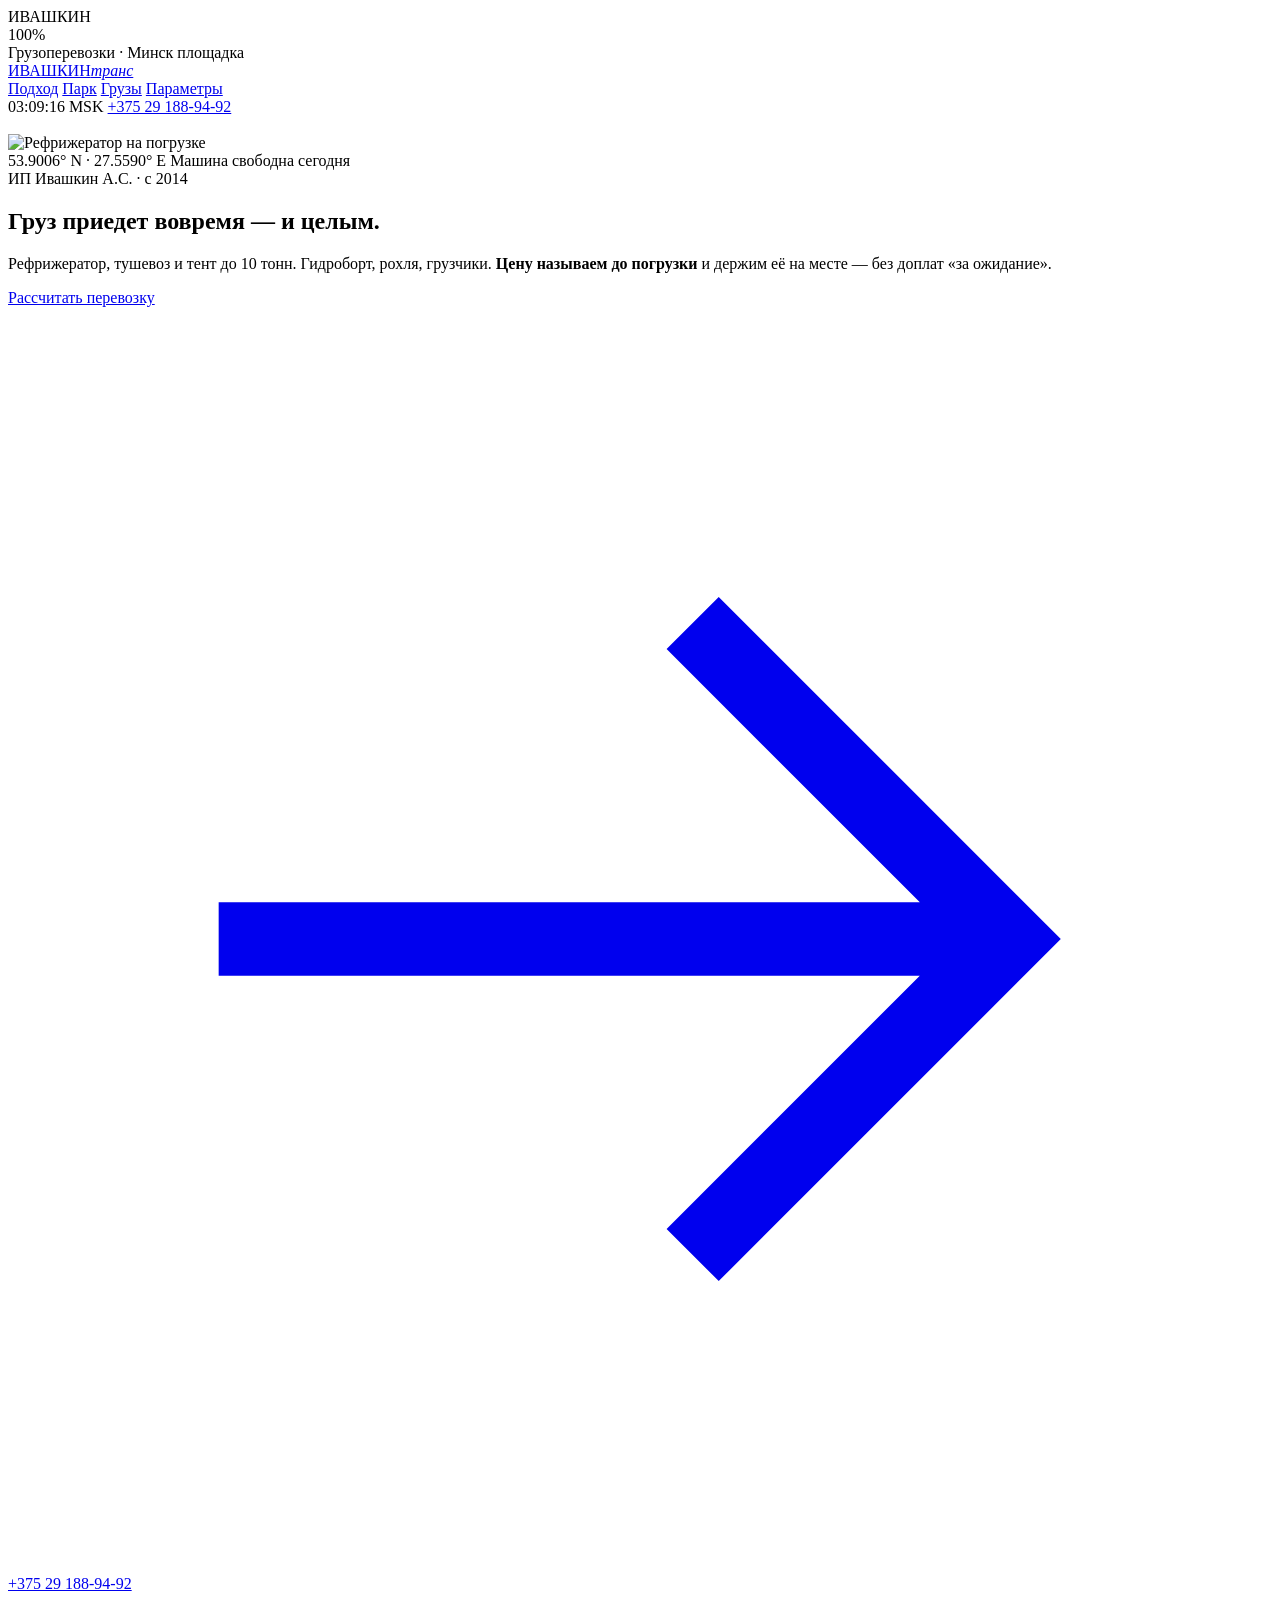
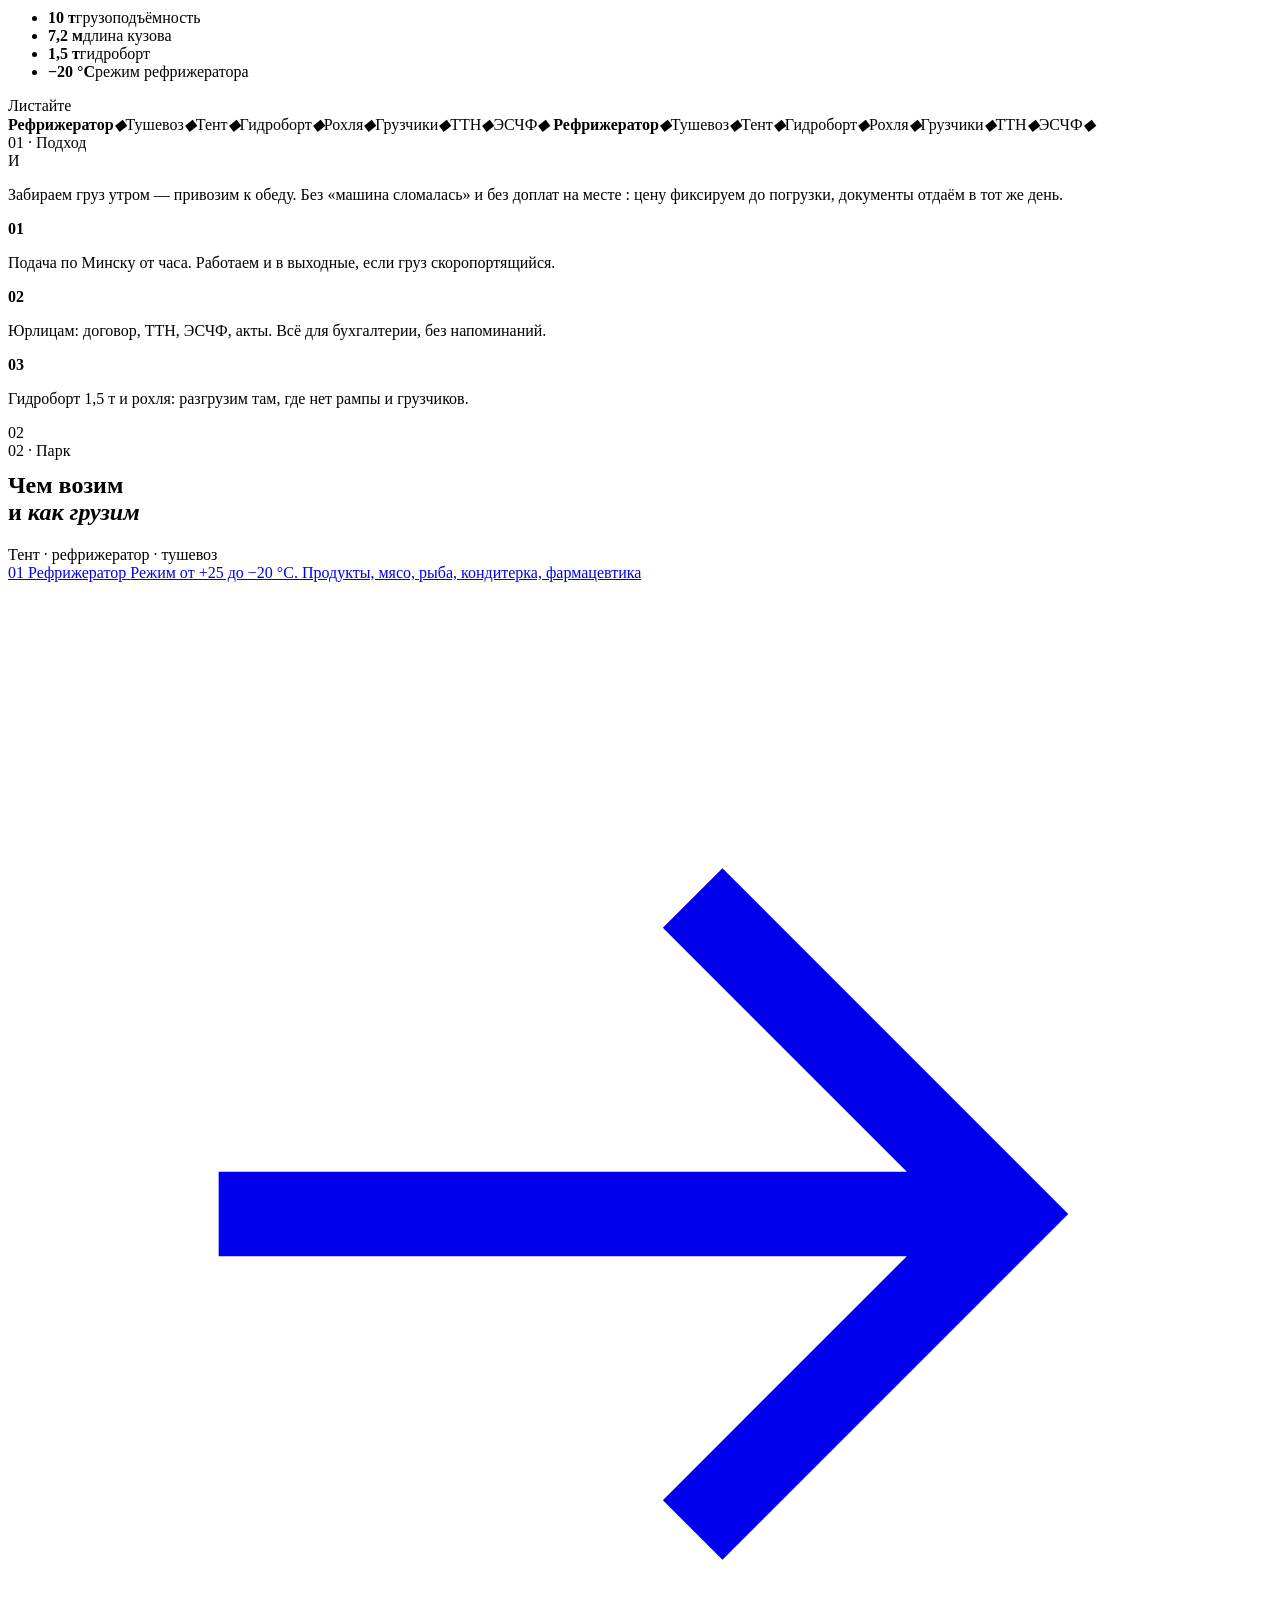
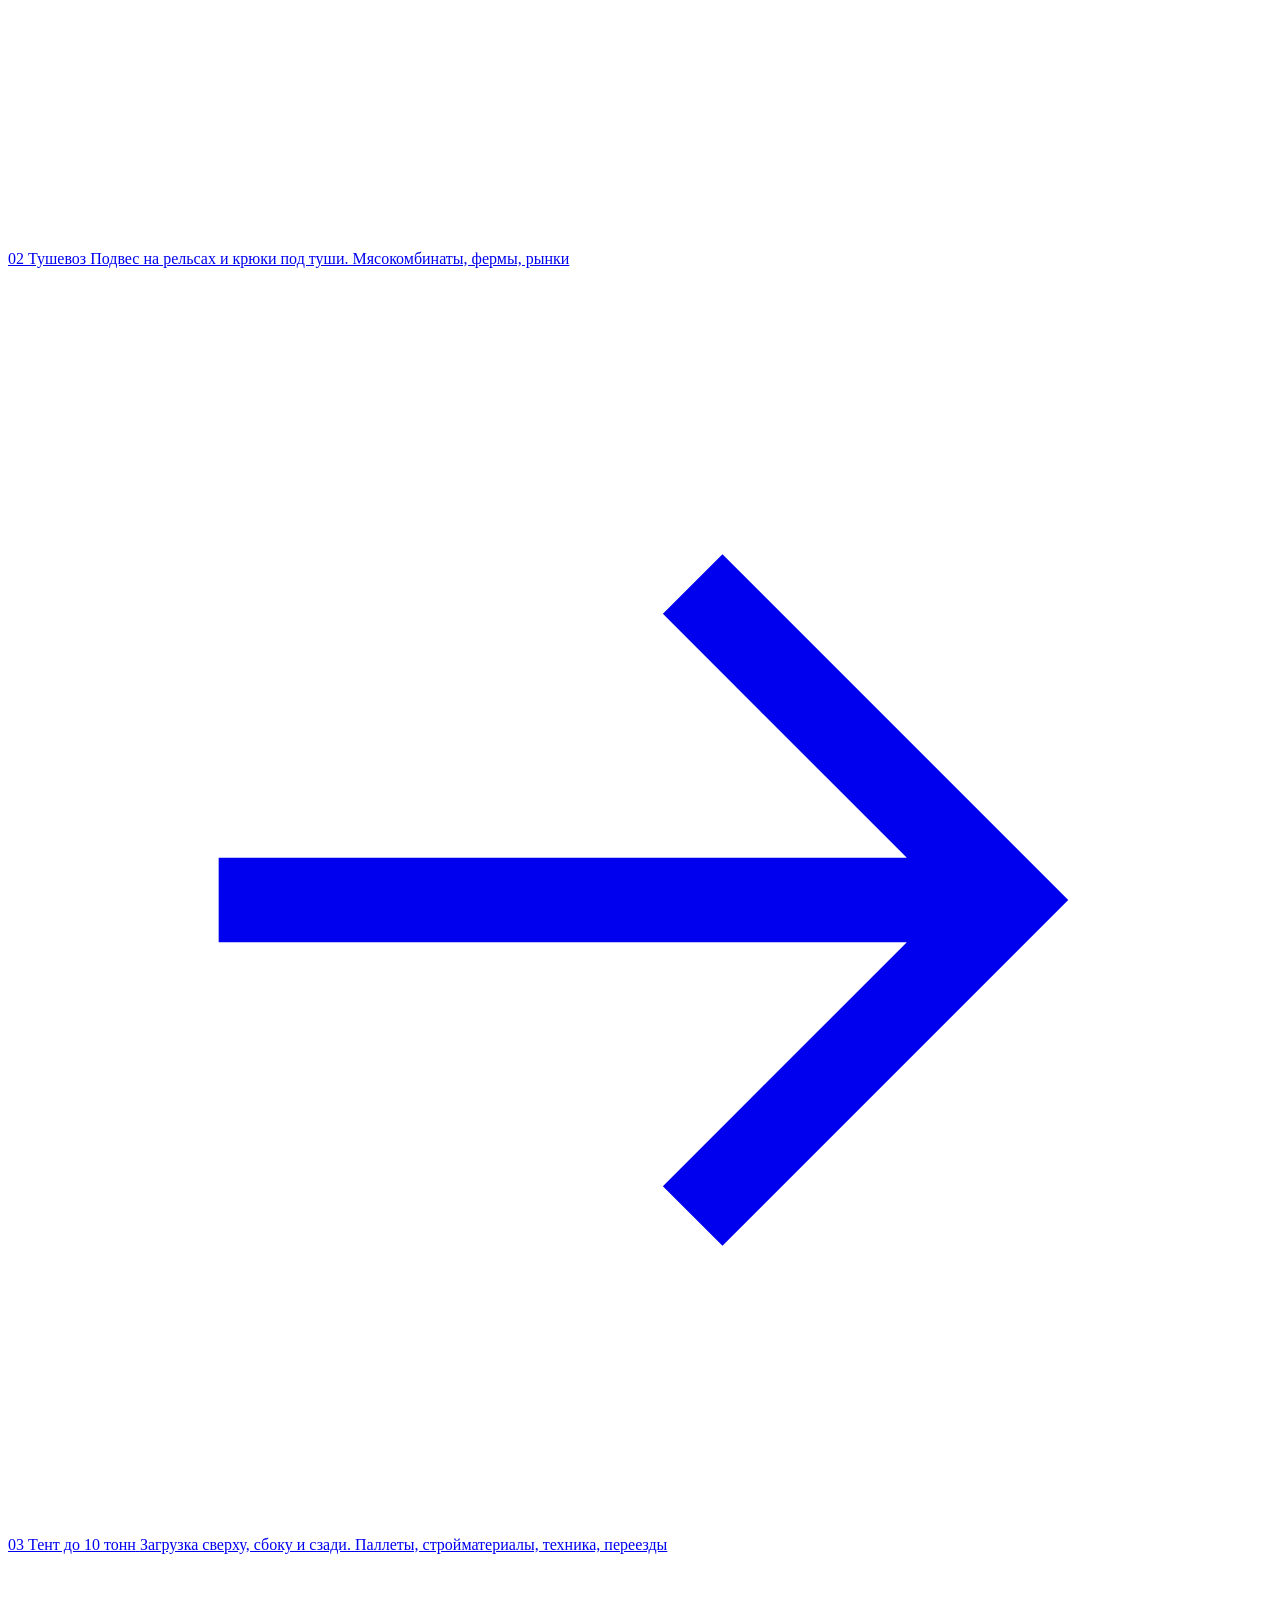
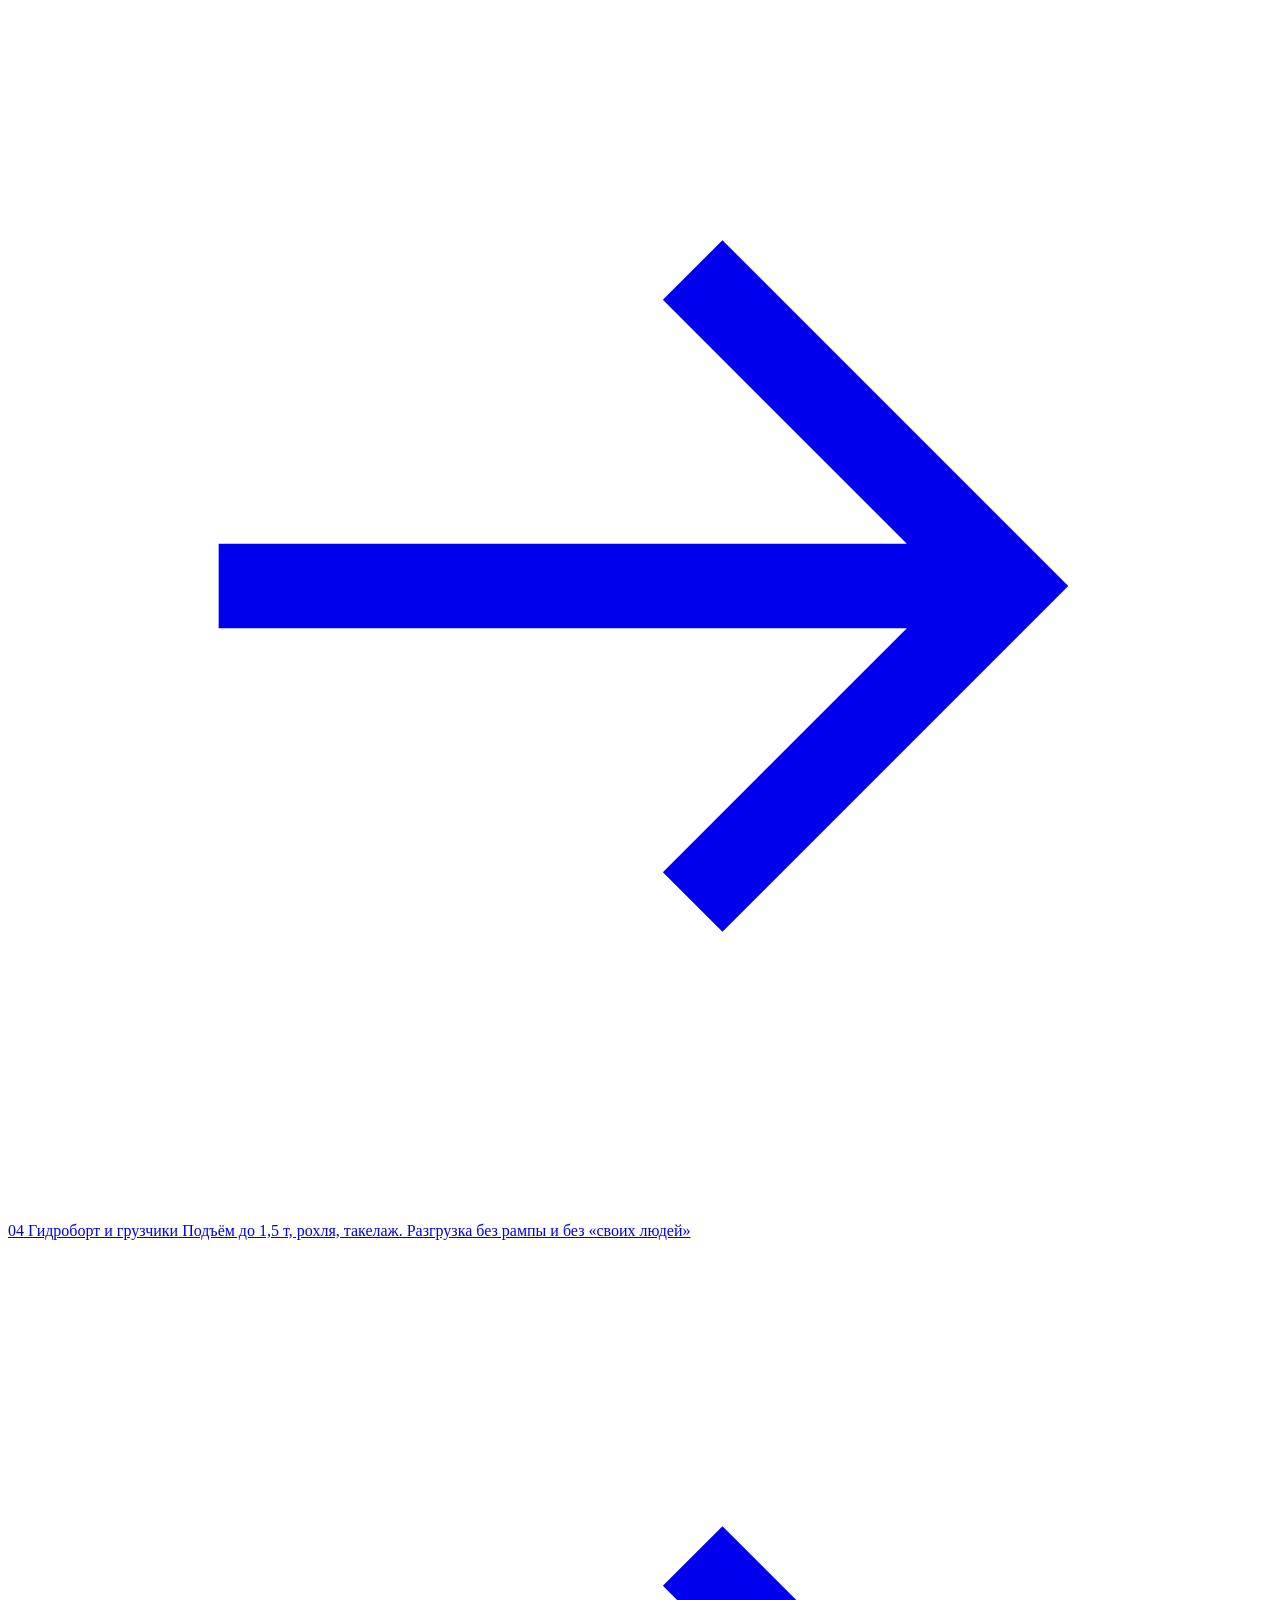
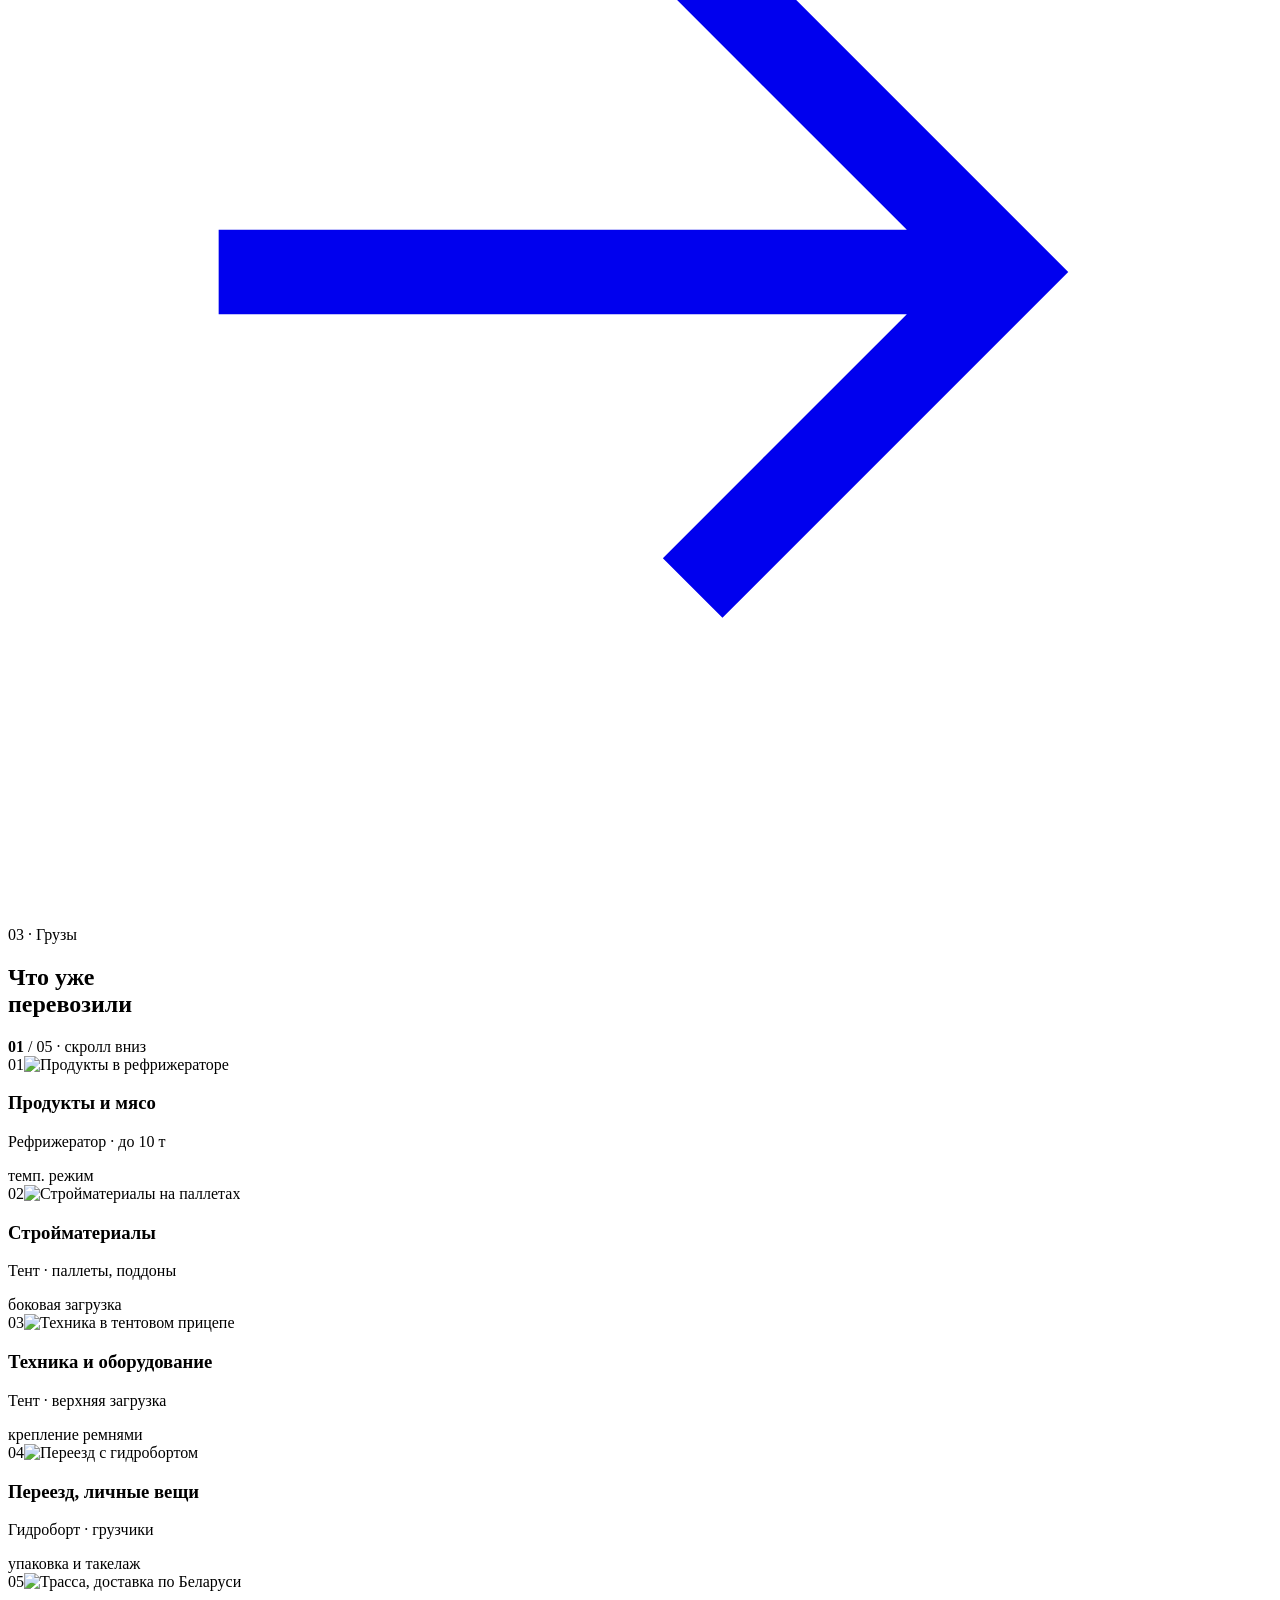
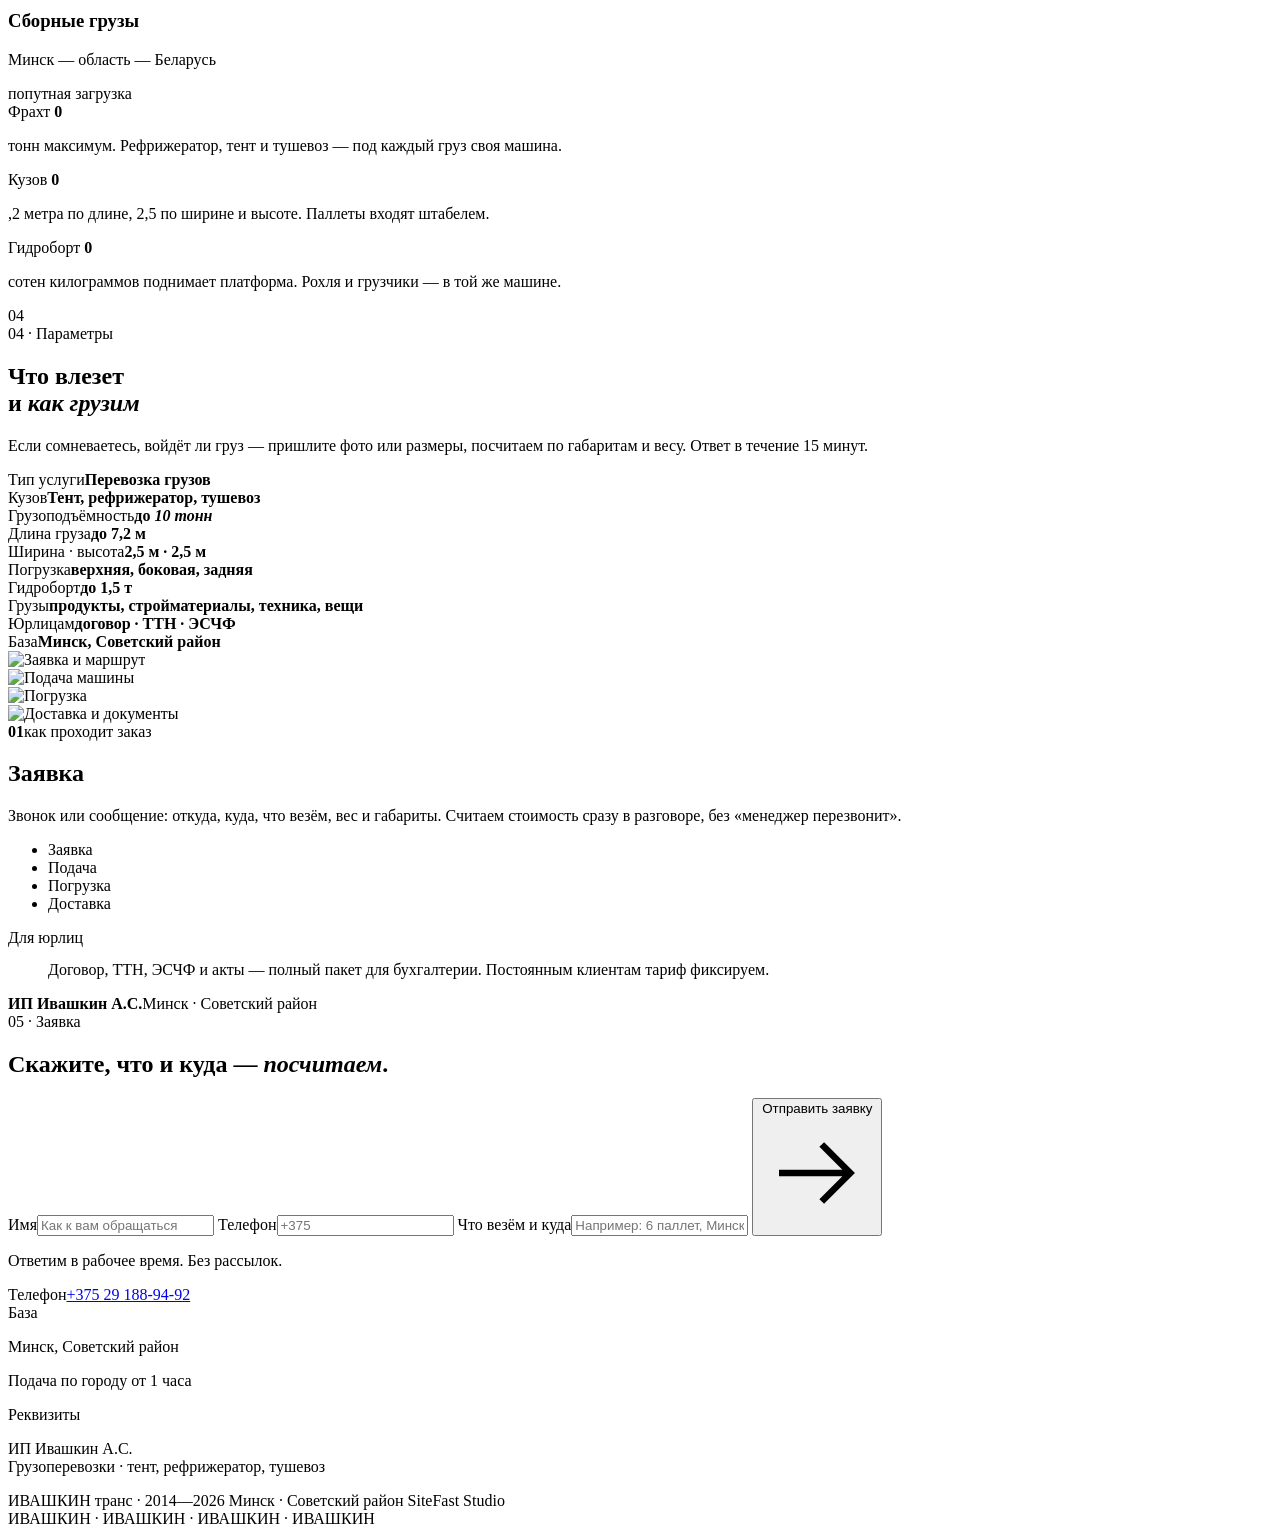
==== ivashkin/index.html @ b5320632 "Create index.html" ====
<!DOCTYPE html>
<html lang="ru">
<head>
<meta charset="utf-8">
<meta name="viewport" content="width=device-width, initial-scale=1">
<title>ИВАШКИН — грузоперевозки · рефрижератор, тушевоз, тент до 10 т · Минск</title>
<meta name="description" content="ИП Ивашкин А.С. Грузоперевозки по Минску и Беларуси: рефрижератор, тушевоз, тент до 10 тонн. Гидроборт, рохля, грузчики. Работа с юрлицами.">
<meta name="theme-color" content="#f2eee6">
<link rel="preconnect" href="https://fonts.googleapis.com">
<link rel="preconnect" href="https://fonts.gstatic.com" crossorigin>
<link href="https://fonts.googleapis.com/css2?family=Unbounded:wght@200;300;400;500&family=Golos+Text:wght@300;400;500&family=JetBrains+Mono:wght@300;400&display=swap" rel="stylesheet">
<link rel="stylesheet" href="css/light.css">
</head>
<body>

<div class="loader" id="loader">
  <div class="loader__mid">
    <div class="loader__word" id="loaderWord"><span>И</span><span>В</span><span>А</span><span>Ш</span><span>К</span><span>И</span><span>Н</span></div>
    <div class="loader__pct"><span id="loaderNum">0</span>%</div>
  </div>
  <div class="loader__bar"><i id="loaderBar"></i></div>
  <div class="loader__meta">
    <span class="label">Грузоперевозки · Минск</span>
    <span class="label" id="loaderStage">маршрут</span>
  </div>
</div>

<div class="wipe" id="wipe"><span id="wipeLabel"></span></div>
<div class="cursor" id="cursor"><span class="cursor__label" id="cursorLabel"></span></div>

<header class="nav" id="nav">
  <a class="nav__brand" href="#top" data-goto="top">ИВАШКИН<i>транс</i></a>
  <nav class="nav__links">
    <a href="#manifesto" data-goto="manifesto" data-preview="https://media.base44.com/images/public/6ad37d78090d82fb591123ec/38921bc35_generated_image.png">Подход</a>
    <a href="#services" data-goto="services" data-preview="https://media.base44.com/images/public/6ad37d78090d82fb591123ec/7fa3e11cc_generated_image.png">Парк</a>
    <a href="#works" data-goto="works" data-preview="https://media.base44.com/images/public/6ad37d78090d82fb591123ec/5ab906133_generated_image.png">Грузы</a>
    <a href="#specs" data-goto="specs" data-preview="https://media.base44.com/images/public/6ad37d78090d82fb591123ec/e596da4d8_generated_image.png">Параметры</a>
  </nav>
  <div class="nav__right">
    <span class="nav__clock" id="clock">--:--:--</span>
    <a href="tel:+375291889492">+375 29 188-94-92</a>
    <span class="nav__dot"></span>
  </div>
  <div class="nav__preview" id="navPreview"><img alt="" id="navPreviewImg"></div>
  <div class="nav__progress"><i id="navProgress"></i></div>
</header>

<main id="top">
  <section class="hero" id="hero">
    <canvas class="hero__canvas" id="heroCanvas"></canvas>
    <img class="hero__fallback" id="heroFallback" hidden
         src="https://media.base44.com/images/public/6ad37d78090d82fb591123ec/e596da4d8_generated_image.png" alt="Рефрижератор на погрузке">
    <div class="hero__shade"></div>

    <div class="hero__inner wrap">
      <div class="hero__top">
        <div class="hero__geo">
          <span class="label">53.9006° N · 27.5590° E</span>
          <span class="label label--copper">Машина свободна сегодня</span>
        </div>
        <span class="label">ИП Ивашкин А.С. · с 2014</span>
      </div>

      <h1 class="hero__title" id="heroTitle">
        <span class="row" data-split>Груз приедет</span>
        <span class="row" data-split>вовремя —</span>
        <span class="row" data-split>и целым.</span>
      </h1>

      <div class="hero__grid">
        <p class="hero__lead" data-fade>
          Рефрижератор, тушевоз и тент до 10 тонн. Гидроборт, рохля, грузчики.
          <b>Цену называем до погрузки</b> и держим её на месте — без доплат «за ожидание».
        </p>
        <div class="hero__actions" data-fade>
          <a class="btn btn--fill" href="#contact" data-goto="contact" data-cursor="view" data-cursor-label="заявка">
            <span class="btn__bg"></span>Рассчитать перевозку
            <svg viewBox="0 0 24 24" aria-hidden="true"><path d="M4 12h15M13 6l6 6-6 6" fill="none" stroke="currentColor" stroke-width="1.4"/></svg>
          </a>
          <a class="btn" href="tel:+375291889492" data-cursor="link" data-cursor-label="позвонить">
            <span class="btn__bg"></span>+375 29 188-94-92
          </a>
        </div>
      </div>

      <div class="hero__foot">
        <ul class="hero__stats">
          <li><b>10 т</b><span>грузоподъёмность</span></li>
          <li><b>7,2 м</b><span>длина кузова</span></li>
          <li><b>1,5 т</b><span>гидроборт</span></li>
          <li><b>−20 °C</b><span>режим рефрижератора</span></li>
        </ul>
        <div class="hero__scroll"><span class="label">Листайте</span><i></i></div>
      </div>
    </div>
  </section>

  <div class="ticker"><div class="ticker__track" id="ticker">
    <b>Рефрижератор</b><i>◆</i>Тушевоз<i>◆</i>Тент<i>◆</i>Гидроборт<i>◆</i>Рохля<i>◆</i>Грузчики<i>◆</i>ТТН<i>◆</i>ЭСЧФ<i>◆</i>
    <b>Рефрижератор</b><i>◆</i>Тушевоз<i>◆</i>Тент<i>◆</i>Гидроборт<i>◆</i>Рохля<i>◆</i>Грузчики<i>◆</i>ТТН<i>◆</i>ЭСЧФ<i>◆</i>
  </div></div>
  <section class="manifesto" id="manifesto">
    <div class="wrap manifesto__grid">
      <aside class="manifesto__side">
        <span class="label label--copper">01 · Подход</span>
        <div class="manifesto__num">И</div>
      </aside>
      <div>
        <p class="manifesto__text" id="manifestoText">
          Забираем груз утром — привозим к обеду. Без «машина сломалась» и без <span class="accent">доплат на месте</span>:
          цену фиксируем до погрузки, документы отдаём в тот же день.
        </p>
        <div class="manifesto__after">
          <div><b>01</b><p>Подача по Минску от часа. Работаем и в выходные, если груз скоропортящийся.</p></div>
          <div><b>02</b><p>Юрлицам: договор, ТТН, ЭСЧФ, акты. Всё для бухгалтерии, без напоминаний.</p></div>
          <div><b>03</b><p>Гидроборт 1,5 т и рохля: разгрузим там, где нет рампы и грузчиков.</p></div>
        </div>
      </div>
    </div>
  </section>

  <section class="services" id="services">
    <span class="section-mark">02</span>
    <div class="wrap">
      <div class="services__head">
        <div>
          <span class="label label--copper">02 · Парк</span>
          <h2 style="margin-top:12px">Чем возим<br>и <em>как грузим</em></h2>
        </div>
        <span class="label">Тент · рефрижератор · тушевоз</span>
      </div>

      <div class="srv-list" id="srvList">
        <a class="srv" href="#contact" data-goto="contact" data-img="https://media.base44.com/images/public/6ad37d78090d82fb591123ec/e596da4d8_generated_image.png">
          <span class="srv__i">01</span>
          <span class="srv__name">Рефрижератор</span>
          <span class="srv__desc">Режим от +25 до −20 °C. Продукты, мясо, рыба, кондитерка, фармацевтика</span>
          <span class="srv__arrow"><svg viewBox="0 0 24 24"><path d="M4 12h15M13 6l6 6-6 6" fill="none" stroke="currentColor" stroke-width="1.6"/></svg></span>
        </a>
        <a class="srv" href="#contact" data-goto="contact" data-img="https://media.base44.com/images/public/6ad37d78090d82fb591123ec/5ab906133_generated_image.png">
          <span class="srv__i">02</span>
          <span class="srv__name">Тушевоз</span>
          <span class="srv__desc">Подвес на рельсах и крюки под туши. Мясокомбинаты, фермы, рынки</span>
          <span class="srv__arrow"><svg viewBox="0 0 24 24"><path d="M4 12h15M13 6l6 6-6 6" fill="none" stroke="currentColor" stroke-width="1.6"/></svg></span>
        </a>
        <a class="srv" href="#contact" data-goto="contact" data-img="https://media.base44.com/images/public/6ad37d78090d82fb591123ec/7fa3e11cc_generated_image.png">
          <span class="srv__i">03</span>
          <span class="srv__name">Тент до 10 тонн</span>
          <span class="srv__desc">Загрузка сверху, сбоку и сзади. Паллеты, стройматериалы, техника, переезды</span>
          <span class="srv__arrow"><svg viewBox="0 0 24 24"><path d="M4 12h15M13 6l6 6-6 6" fill="none" stroke="currentColor" stroke-width="1.6"/></svg></span>
        </a>
        <a class="srv" href="#contact" data-goto="contact" data-img="https://media.base44.com/images/public/6ad37d78090d82fb591123ec/38921bc35_generated_image.png">
          <span class="srv__i">04</span>
          <span class="srv__name">Гидроборт и грузчики</span>
          <span class="srv__desc">Подъём до 1,5 т, рохля, такелаж. Разгрузка без рампы и без «своих людей»</span>
          <span class="srv__arrow"><svg viewBox="0 0 24 24"><path d="M4 12h15M13 6l6 6-6 6" fill="none" stroke="currentColor" stroke-width="1.6"/></svg></span>
        </a>
      </div>
    </div>
    <div class="srv-preview" id="srvPreview"><img alt="" id="srvPreviewImg"></div>
  </section>
  <section class="works" id="works">
    <div class="works__pin" id="worksPin">
      <div class="wrap works__top">
        <div>
          <span class="label label--copper">03 · Грузы</span>
          <h2>Что уже<br>перевозили</h2>
        </div>
        <div class="works__counter"><b id="workNum">01</b> / 05 · скролл вниз</div>
      </div>

      <div class="works__track" id="worksTrack">
        <article class="work">
          <div class="work__media"><span class="work__no">01</span><img src="https://media.base44.com/images/public/6ad37d78090d82fb591123ec/e596da4d8_generated_image.png" alt="Продукты в рефрижераторе"></div>
          <div class="work__meta"><div><h3>Продукты и мясо</h3><p>Рефрижератор · до 10 т</p></div><span class="work__price">темп. режим</span></div>
        </article>
        <article class="work">
          <div class="work__media"><span class="work__no">02</span><img src="https://media.base44.com/images/public/6ad37d78090d82fb591123ec/38921bc35_generated_image.png" alt="Стройматериалы на паллетах"></div>
          <div class="work__meta"><div><h3>Стройматериалы</h3><p>Тент · паллеты, поддоны</p></div><span class="work__price">боковая загрузка</span></div>
        </article>
        <article class="work">
          <div class="work__media"><span class="work__no">03</span><img src="https://media.base44.com/images/public/6ad37d78090d82fb591123ec/7fa3e11cc_generated_image.png" alt="Техника в тентовом прицепе"></div>
          <div class="work__meta"><div><h3>Техника и оборудование</h3><p>Тент · верхняя загрузка</p></div><span class="work__price">крепление ремнями</span></div>
        </article>
        <article class="work">
          <div class="work__media"><span class="work__no">04</span><img src="https://media.base44.com/images/public/6ad37d78090d82fb591123ec/5ab906133_generated_image.png" alt="Переезд с гидробортом"></div>
          <div class="work__meta"><div><h3>Переезд, личные вещи</h3><p>Гидроборт · грузчики</p></div><span class="work__price">упаковка и такелаж</span></div>
        </article>
        <article class="work">
          <div class="work__media"><span class="work__no">05</span><img src="https://media.base44.com/images/public/6ad37d78090d82fb591123ec/a4961e778_generated_image.png" alt="Трасса, доставка по Беларуси"></div>
          <div class="work__meta"><div><h3>Сборные грузы</h3><p>Минск — область — Беларусь</p></div><span class="work__price">попутная загрузка</span></div>
        </article>
      </div>

      <div class="wrap"><div class="works__bar"><i id="worksBar"></i></div></div>
    </div>
  </section>

  <section class="figures">
    <div class="wrap figures__grid">
      <div class="fig">
        <span>Фрахт</span>
        <b class="counter" data-to="10">0</b>
        <p>тонн максимум. Рефрижератор, тент и тушевоз — под каждый груз своя машина.</p>
      </div>
      <div class="fig">
        <span>Кузов</span>
        <b class="counter" data-to="7">0</b>
        <p>,2 метра по длине, 2,5 по ширине и высоте. Паллеты входят штабелем.</p>
      </div>
      <div class="fig">
        <span>Гидроборт</span>
        <b class="counter" data-to="15">0</b>
        <p>сотен килограммов поднимает платформа. Рохля и грузчики — в той же машине.</p>
      </div>
    </div>
  </section>
  <section class="specs" id="specs">
    <span class="section-mark">04</span>
    <div class="wrap specs__grid">
      <div>
        <span class="label label--copper">04 · Параметры</span>
        <h2>Что влезет<br>и <em>как грузим</em></h2>
        <p class="specs__note">Если сомневаетесь, войдёт ли груз — пришлите фото или размеры, посчитаем по габаритам и весу. Ответ в течение 15 минут.</p>
      </div>
      <div class="specs__table">
        <div class="specs__row"><span>Тип услуги</span><b>Перевозка грузов</b></div>
        <div class="specs__row"><span>Кузов</span><b>Тент, рефрижератор, тушевоз</b></div>
        <div class="specs__row"><span>Грузоподъёмность</span><b>до <i>10 тонн</i></b></div>
        <div class="specs__row"><span>Длина груза</span><b>до 7,2 м</b></div>
        <div class="specs__row"><span>Ширина · высота</span><b>2,5 м · 2,5 м</b></div>
        <div class="specs__row"><span>Погрузка</span><b>верхняя, боковая, задняя</b></div>
        <div class="specs__row"><span>Гидроборт</span><b>до 1,5 т</b></div>
        <div class="specs__row"><span>Грузы</span><b>продукты, стройматериалы, техника, вещи</b></div>
        <div class="specs__row"><span>Юрлицам</span><b>договор · ТТН · ЭСЧФ</b></div>
        <div class="specs__row"><span>База</span><b>Минск, Советский район</b></div>
      </div>
    </div>
  </section>

  <section class="process" id="process">
    <div class="process__stage">
      <div class="process__frames" id="processFrames">
        <div class="process__frame is-on"><img src="https://media.base44.com/images/public/6ad37d78090d82fb591123ec/a4961e778_generated_image.png" alt="Заявка и маршрут"></div>
        <div class="process__frame"><img src="https://media.base44.com/images/public/6ad37d78090d82fb591123ec/7fa3e11cc_generated_image.png" alt="Подача машины"></div>
        <div class="process__frame"><img src="https://media.base44.com/images/public/6ad37d78090d82fb591123ec/5ab906133_generated_image.png" alt="Погрузка"></div>
        <div class="process__frame"><img src="https://media.base44.com/images/public/6ad37d78090d82fb591123ec/e596da4d8_generated_image.png" alt="Доставка и документы"></div>
      </div>

      <div class="process__content wrap">
        <div class="process__step"><b id="processNum">01</b><span class="label">как проходит заказ</span></div>
        <h2 class="process__title"><span id="processTitle">Заявка</span></h2>
        <p class="process__text" id="processText">Звонок или сообщение: откуда, куда, что везём, вес и габариты. Считаем стоимость сразу в разговоре, без «менеджер перезвонит».</p>
        <ul class="process__rail" id="processRail">
          <li class="is-on">Заявка</li><li>Подача</li><li>Погрузка</li><li>Доставка</li>
        </ul>
        <div class="process__bar"><i id="processBar"></i></div>
      </div>
    </div>
  </section>
  <section class="quote">
    <div class="wrap quote__inner">
      <span class="label label--copper">Для юрлиц</span>
      <blockquote id="quoteBlock" style="margin-top:14px">
        <span class="qline"><span>Договор, ТТН, ЭСЧФ и акты —</span></span>
        <span class="qline"><span>полный пакет для бухгалтерии.</span></span>
        <span class="qline"><span>Постоянным клиентам тариф фиксируем.</span></span>
      </blockquote>
      <footer>
        <b>ИП Ивашкин А.С.</b><span>Минск · Советский район</span>
      </footer>
    </div>
  </section>

  <section class="contact" id="contact">
    <div class="wrap">
      <span class="label label--copper">05 · Заявка</span>
      <h2 class="contact__title">
        <span class="row"><span>Скажите,</span></span>
        <span class="row"><span>что и куда —</span></span>
        <span class="row"><span><em>посчитаем</em>.</span></span>
      </h2>

      <div class="contact__grid">
        <form class="form" id="leadForm" novalidate>
          <label class="field"><span>Имя</span><input type="text" name="name" placeholder="Как к вам обращаться" required></label>
          <label class="field"><span>Телефон</span><input type="tel" name="phone" placeholder="+375" required></label>
          <label class="field"><span>Что везём и куда</span><input type="text" name="details" placeholder="Например: 6 паллет, Минск — Борисов"></label>
          <button class="btn btn--fill" type="submit" data-cursor="link" data-cursor-label="отправить">
            <span class="btn__bg"></span>Отправить заявку
            <svg viewBox="0 0 24 24" aria-hidden="true"><path d="M4 12h15M13 6l6 6-6 6" fill="none" stroke="currentColor" stroke-width="1.4"/></svg>
          </button>
          <p class="form__note">Ответим в рабочее время. Без рассылок.</p>
          <p class="form__done" id="formDone" hidden>Заявка ушла. Перезвоним в течение часа.</p>
        </form>

        <div class="contact__side">
          <div class="contact__row"><span class="label">Телефон</span><a href="tel:+375291889492">+375 29 188-94-92</a></div>
          <div class="contact__row"><span class="label">База</span><p>Минск, Советский район</p><p>Подача по городу от 1 часа</p></div>
          <div class="contact__row"><span class="label">Реквизиты</span><p>ИП Ивашкин А.С.<br>Грузоперевозки · тент, рефрижератор, тушевоз</p></div>
        </div>
      </div>
    </div>

    <footer class="footer">
      <div class="wrap footer__row">
        <span>ИВАШКИН транс · 2014—2026</span>
        <span>Минск · Советский район</span>
        <span>SiteFast Studio</span>
      </div>
    </footer>
    <div class="footer__mega"><div id="megaText">ИВАШКИН · ИВАШКИН · ИВАШКИН · ИВАШКИН</div></div>
  </section>

</main>

<script src="https://cdn.jsdelivr.net/npm/gsap@3.12.5/dist/gsap.min.js"></script>
<script src="https://cdn.jsdelivr.net/npm/gsap@3.12.5/dist/ScrollTrigger.min.js"></script>
<script src="https://cdn.jsdelivr.net/npm/@studio-freight/lenis@1.0.42/dist/lenis.min.js"></script>
<script src="../monolit/js/main.js"></script>
</body>
</html>
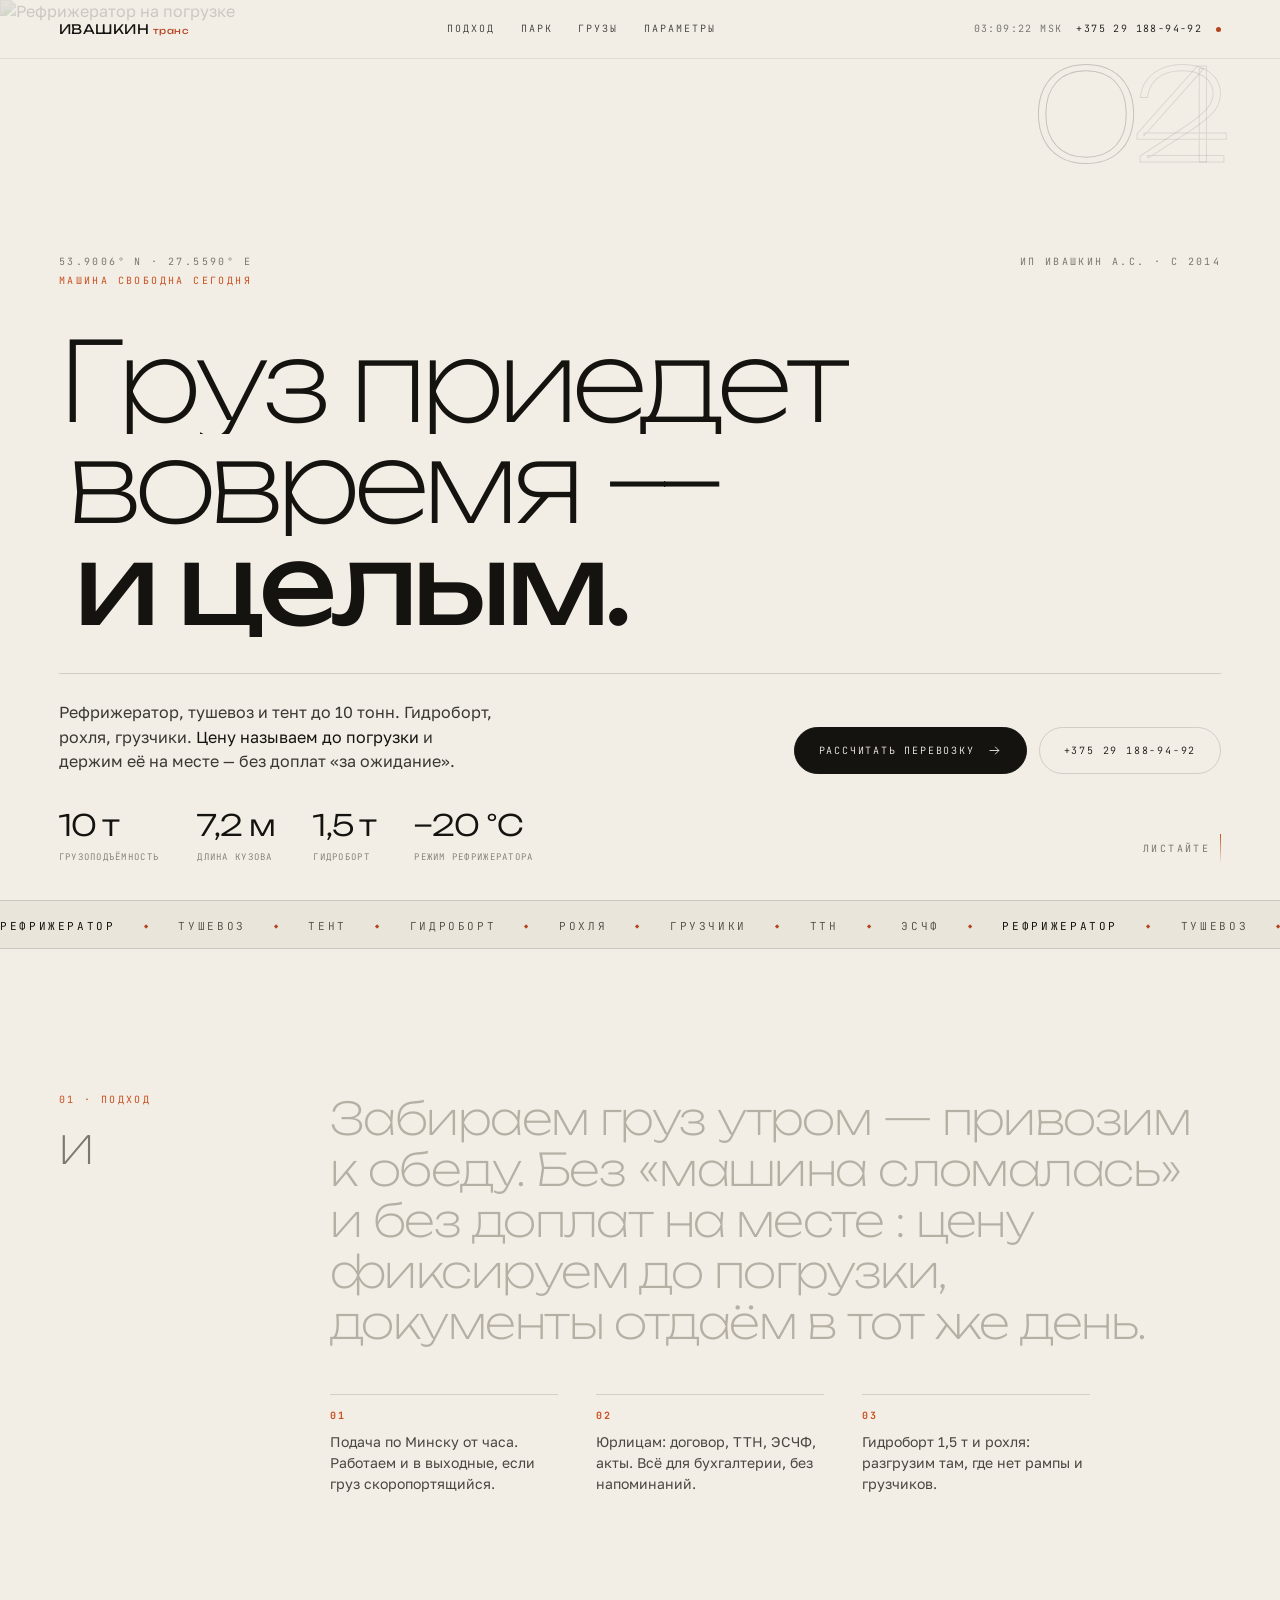
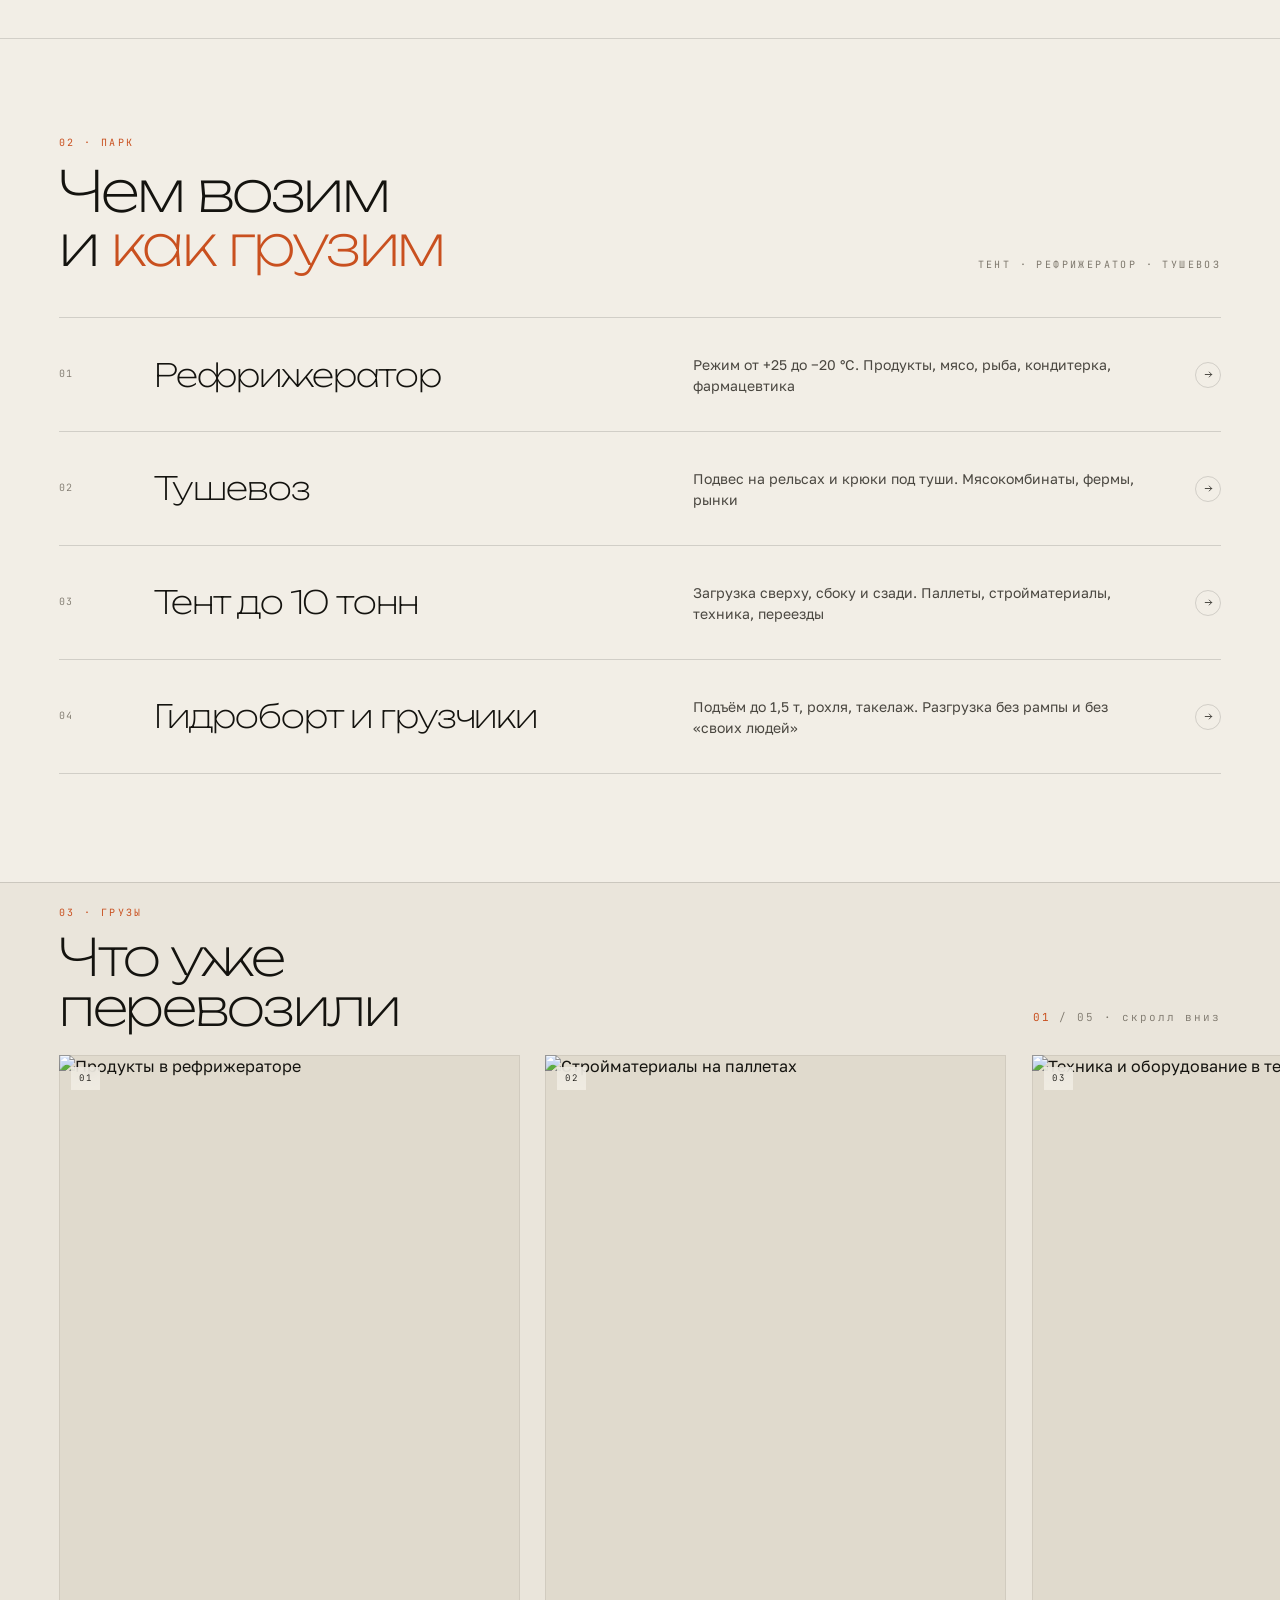
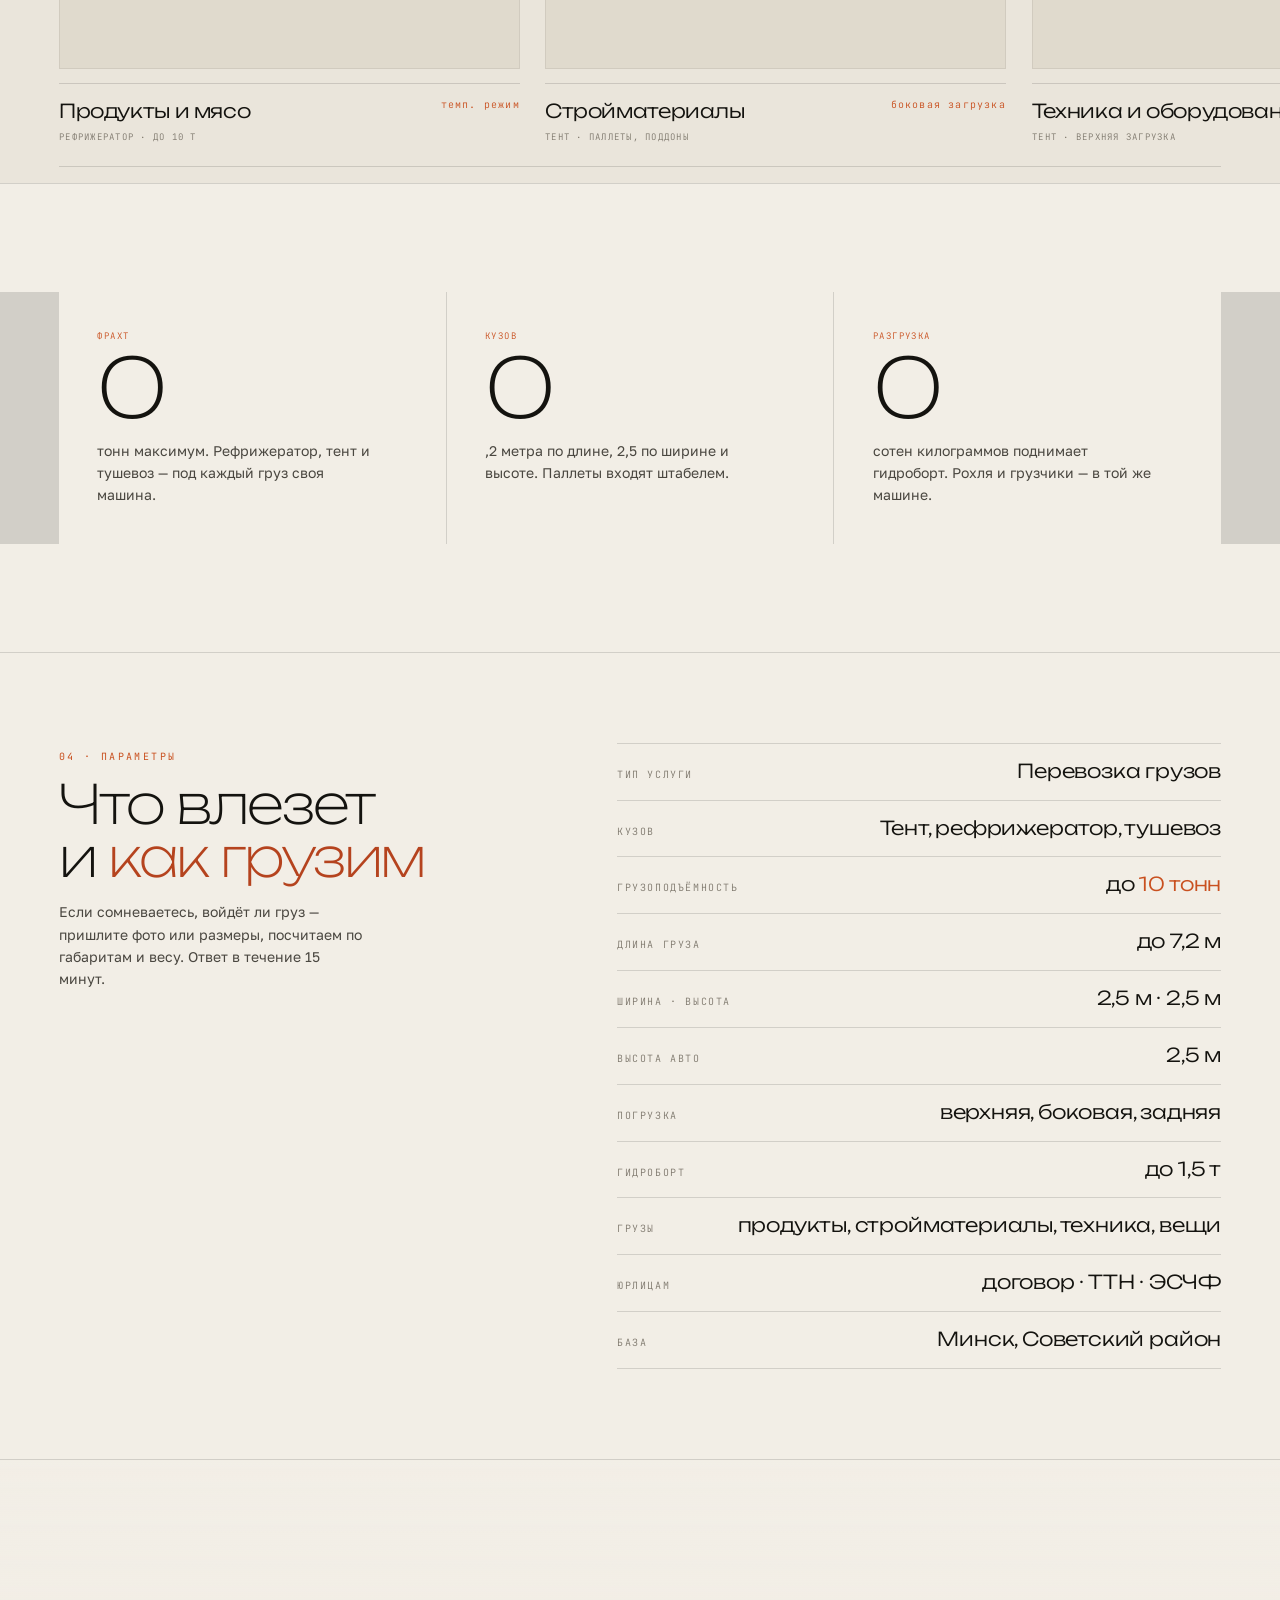
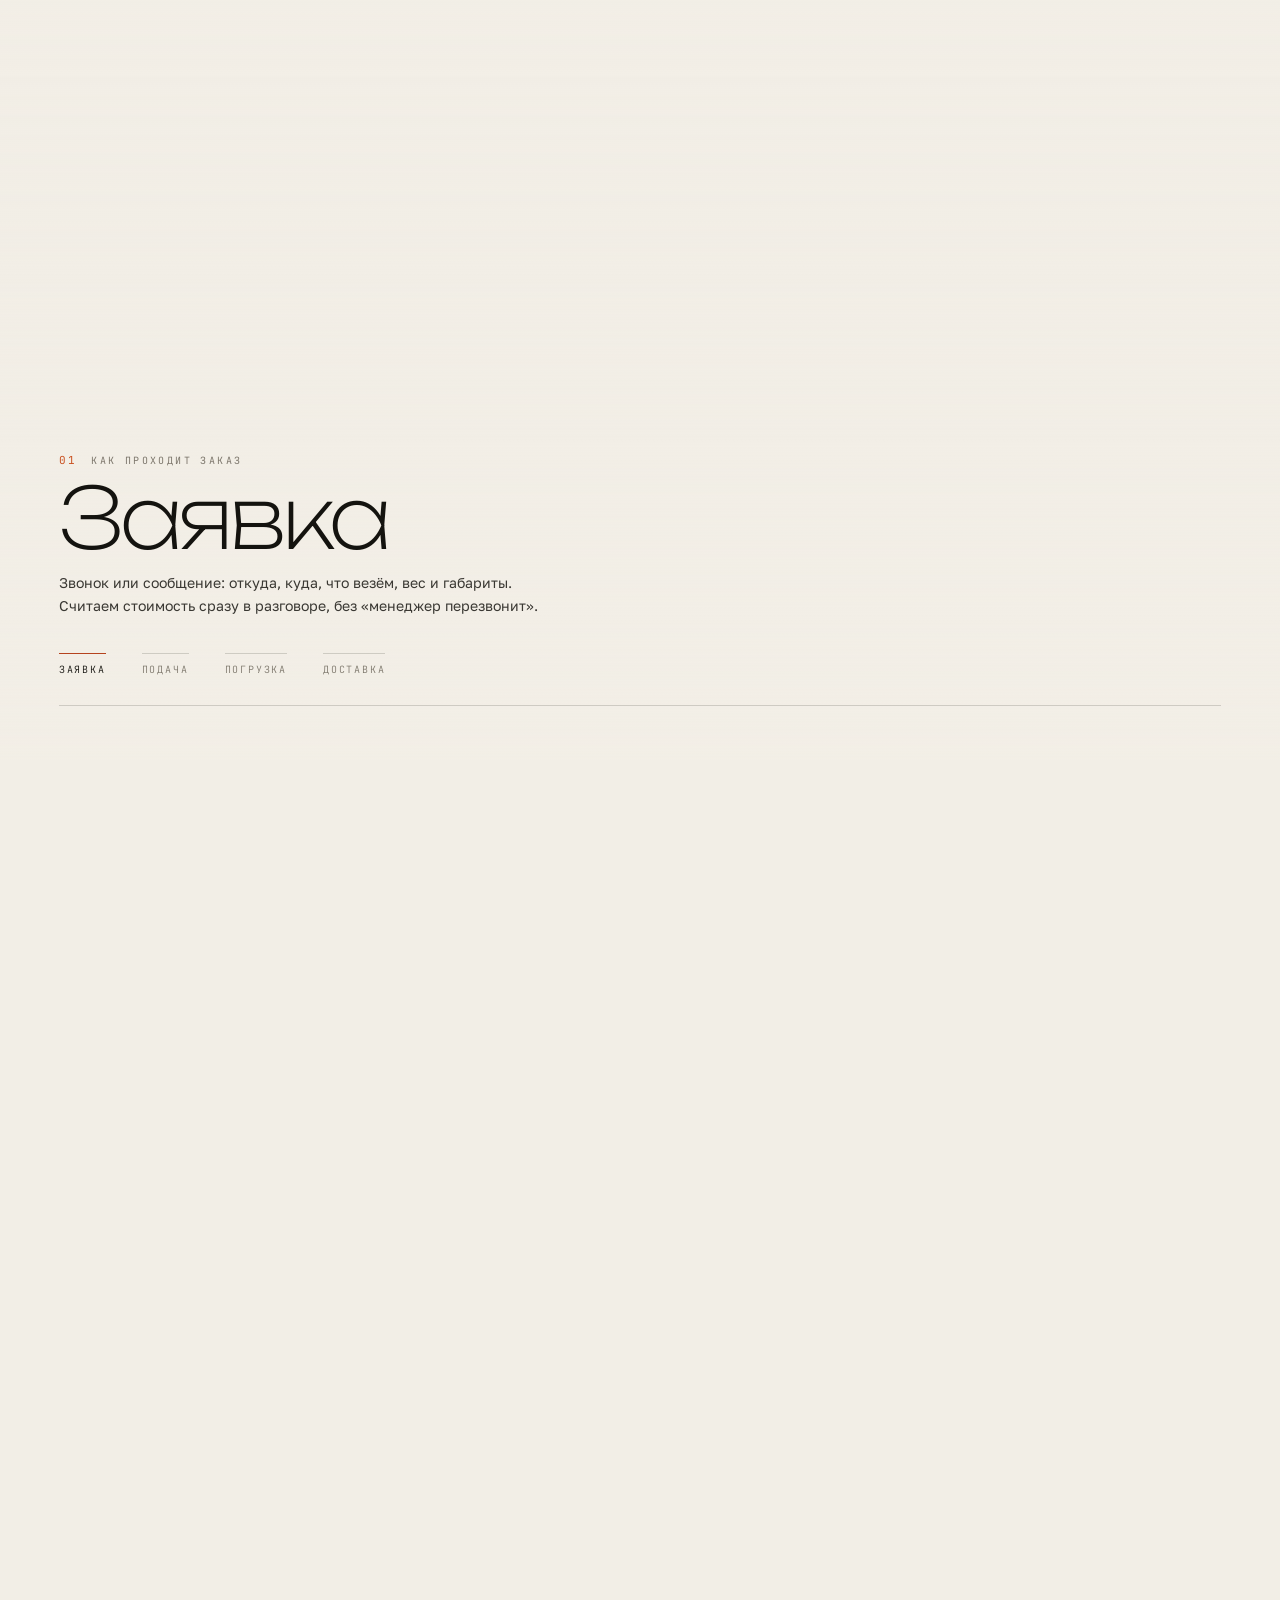
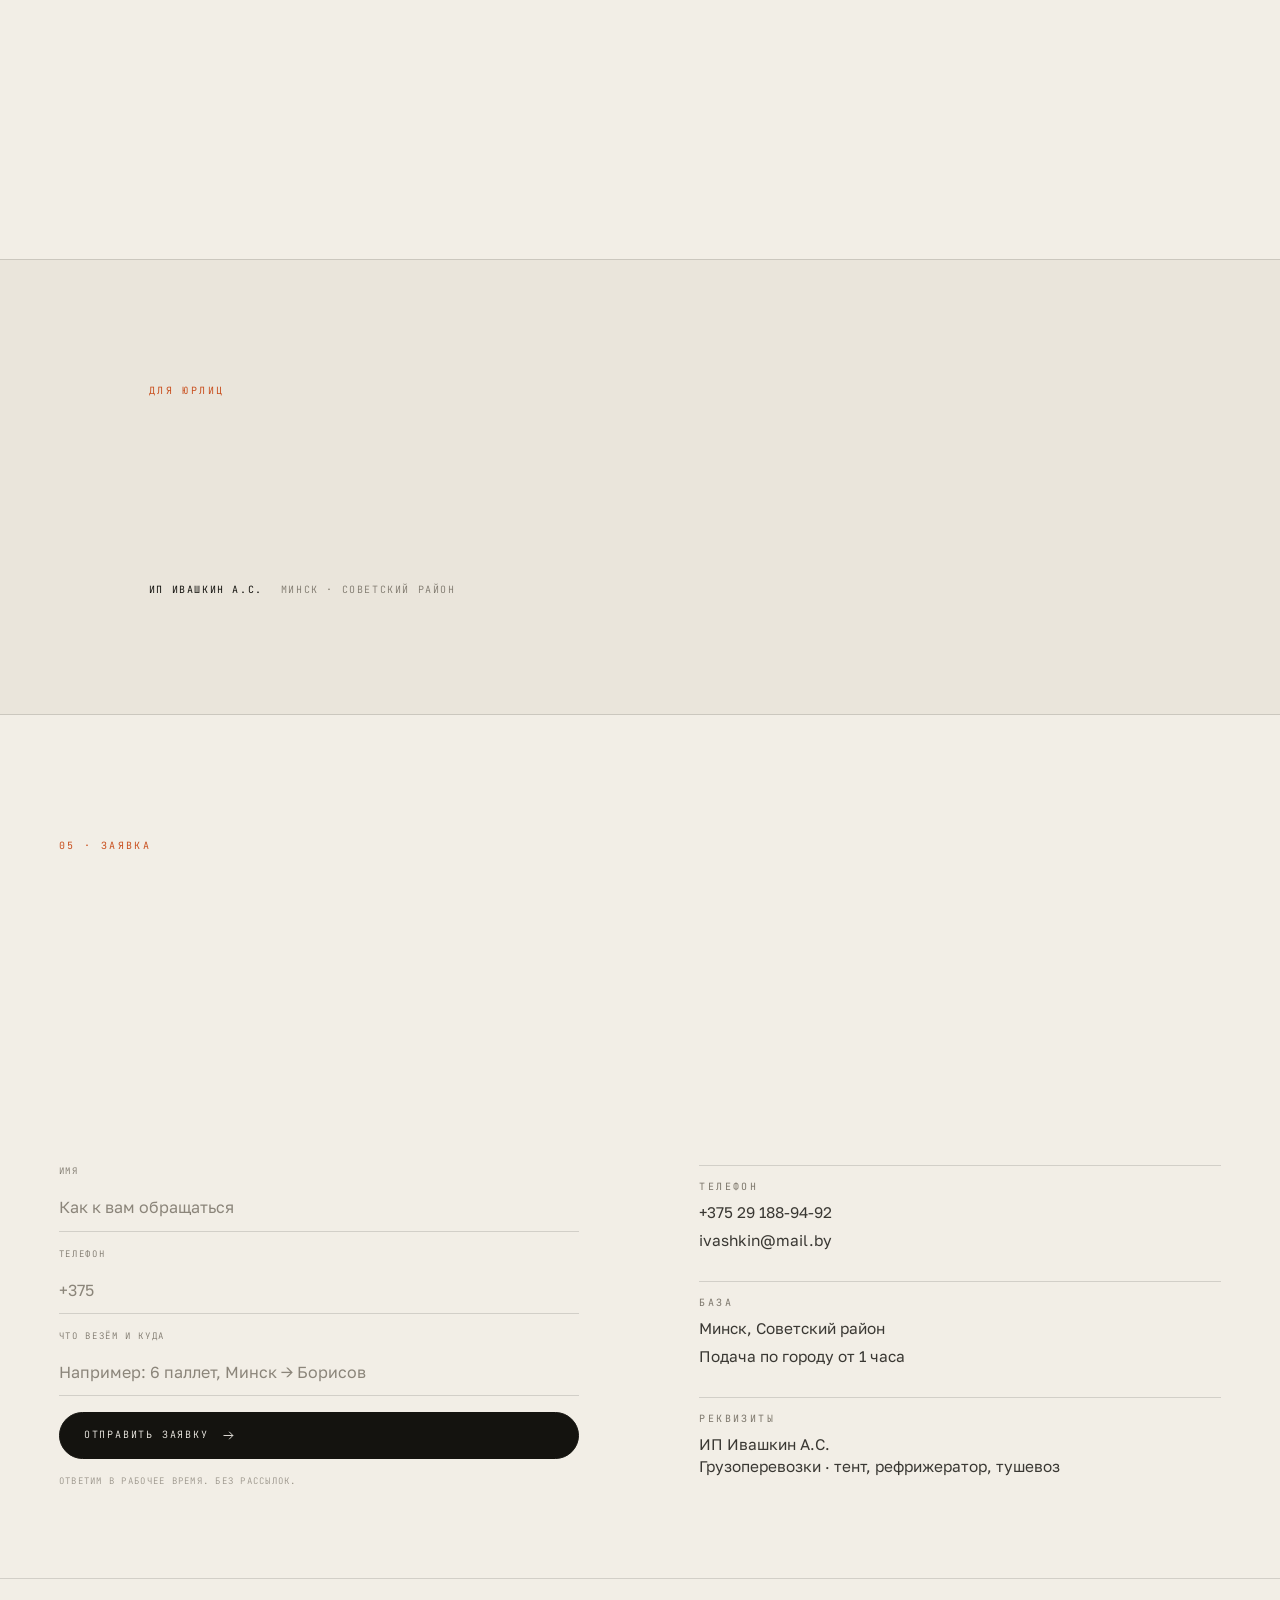
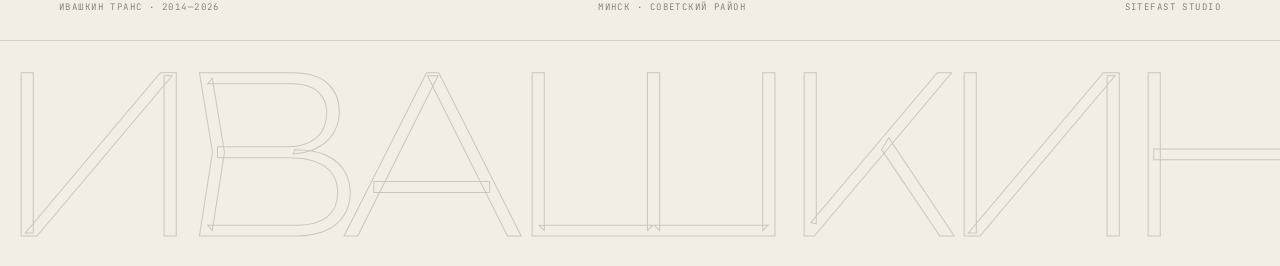
==== commit 5f934541: "ivashkin: light studio build" ====
--- a/ivashkin/index.html
+++ b/ivashkin/index.html
@@ -4,15 +4,14 @@
 <meta charset="utf-8">
 <meta name="viewport" content="width=device-width, initial-scale=1">
 <title>ИВАШКИН — грузоперевозки · рефрижератор, тушевоз, тент до 10 т · Минск</title>
-<meta name="description" content="ИП Ивашкин А.С. Грузоперевозки по Минску и Беларуси: рефрижератор, тушевоз, тент до 10 тонн. Гидроборт, рохля, грузчики. Работа с юрлицами.">
+<meta name="description" content="ИП Ивашкин А.С. Грузоперевозки по Минску и Беларуси: рефрижератор, тушевоз, тент до 10 тонн. Гидроборт, рохля, грузчики. Работа с юрлицами: ТТН, ЭСЧФ, договор.">
 <meta name="theme-color" content="#f2eee6">
 <link rel="preconnect" href="https://fonts.googleapis.com">
 <link rel="preconnect" href="https://fonts.gstatic.com" crossorigin>
 <link href="https://fonts.googleapis.com/css2?family=Unbounded:wght@200;300;400;500&family=Golos+Text:wght@300;400;500&family=JetBrains+Mono:wght@300;400&display=swap" rel="stylesheet">
-<link rel="stylesheet" href="css/light.css">
+<link rel="stylesheet" href="css/main.css">
 </head>
 <body>
-
 <div class="loader" id="loader">
   <div class="loader__mid">
     <div class="loader__word" id="loaderWord"><span>И</span><span>В</span><span>А</span><span>Ш</span><span>К</span><span>И</span><span>Н</span></div>
@@ -24,10 +23,8 @@
     <span class="label" id="loaderStage">маршрут</span>
   </div>
 </div>
-
 <div class="wipe" id="wipe"><span id="wipeLabel"></span></div>
 <div class="cursor" id="cursor"><span class="cursor__label" id="cursorLabel"></span></div>
-
 <header class="nav" id="nav">
   <a class="nav__brand" href="#top" data-goto="top">ИВАШКИН<i>транс</i></a>
   <nav class="nav__links">
@@ -44,14 +41,12 @@
   <div class="nav__preview" id="navPreview"><img alt="" id="navPreviewImg"></div>
   <div class="nav__progress"><i id="navProgress"></i></div>
 </header>
-
 <main id="top">
   <section class="hero" id="hero">
     <canvas class="hero__canvas" id="heroCanvas"></canvas>
     <img class="hero__fallback" id="heroFallback" hidden
          src="https://media.base44.com/images/public/6ad37d78090d82fb591123ec/e596da4d8_generated_image.png" alt="Рефрижератор на погрузке">
     <div class="hero__shade"></div>
-
     <div class="hero__inner wrap">
       <div class="hero__top">
         <div class="hero__geo">
@@ -60,13 +55,11 @@
         </div>
         <span class="label">ИП Ивашкин А.С. · с 2014</span>
       </div>
-
       <h1 class="hero__title" id="heroTitle">
         <span class="row" data-split>Груз приедет</span>
         <span class="row" data-split>вовремя —</span>
         <span class="row" data-split>и целым.</span>
       </h1>
-
       <div class="hero__grid">
         <p class="hero__lead" data-fade>
           Рефрижератор, тушевоз и тент до 10 тонн. Гидроборт, рохля, грузчики.
@@ -82,7 +75,6 @@
           </a>
         </div>
       </div>
-
       <div class="hero__foot">
         <ul class="hero__stats">
           <li><b>10 т</b><span>грузоподъёмность</span></li>
@@ -94,7 +86,6 @@
       </div>
     </div>
   </section>
-
   <div class="ticker"><div class="ticker__track" id="ticker">
     <b>Рефрижератор</b><i>◆</i>Тушевоз<i>◆</i>Тент<i>◆</i>Гидроборт<i>◆</i>Рохля<i>◆</i>Грузчики<i>◆</i>ТТН<i>◆</i>ЭСЧФ<i>◆</i>
     <b>Рефрижератор</b><i>◆</i>Тушевоз<i>◆</i>Тент<i>◆</i>Гидроборт<i>◆</i>Рохля<i>◆</i>Грузчики<i>◆</i>ТТН<i>◆</i>ЭСЧФ<i>◆</i>
@@ -118,7 +109,6 @@
       </div>
     </div>
   </section>
-
   <section class="services" id="services">
     <span class="section-mark">02</span>
     <div class="wrap">
@@ -129,7 +119,6 @@
         </div>
         <span class="label">Тент · рефрижератор · тушевоз</span>
       </div>
-
       <div class="srv-list" id="srvList">
         <a class="srv" href="#contact" data-goto="contact" data-img="https://media.base44.com/images/public/6ad37d78090d82fb591123ec/e596da4d8_generated_image.png">
           <span class="srv__i">01</span>
@@ -168,7 +157,6 @@
         </div>
         <div class="works__counter"><b id="workNum">01</b> / 05 · скролл вниз</div>
       </div>
-
       <div class="works__track" id="worksTrack">
         <article class="work">
           <div class="work__media"><span class="work__no">01</span><img src="https://media.base44.com/images/public/6ad37d78090d82fb591123ec/e596da4d8_generated_image.png" alt="Продукты в рефрижераторе"></div>
@@ -179,7 +167,7 @@
           <div class="work__meta"><div><h3>Стройматериалы</h3><p>Тент · паллеты, поддоны</p></div><span class="work__price">боковая загрузка</span></div>
         </article>
         <article class="work">
-          <div class="work__media"><span class="work__no">03</span><img src="https://media.base44.com/images/public/6ad37d78090d82fb591123ec/7fa3e11cc_generated_image.png" alt="Техника в тентовом прицепе"></div>
+          <div class="work__media"><span class="work__no">03</span><img src="https://media.base44.com/images/public/6ad37d78090d82fb591123ec/7fa3e11cc_generated_image.png" alt="Техника и оборудование в тентовом прицепе"></div>
           <div class="work__meta"><div><h3>Техника и оборудование</h3><p>Тент · верхняя загрузка</p></div><span class="work__price">крепление ремнями</span></div>
         </article>
         <article class="work">
@@ -191,11 +179,9 @@
           <div class="work__meta"><div><h3>Сборные грузы</h3><p>Минск — область — Беларусь</p></div><span class="work__price">попутная загрузка</span></div>
         </article>
       </div>
-
       <div class="wrap"><div class="works__bar"><i id="worksBar"></i></div></div>
     </div>
   </section>
-
   <section class="figures">
     <div class="wrap figures__grid">
       <div class="fig">
@@ -209,9 +195,9 @@
         <p>,2 метра по длине, 2,5 по ширине и высоте. Паллеты входят штабелем.</p>
       </div>
       <div class="fig">
-        <span>Гидроборт</span>
+        <span>Разгрузка</span>
         <b class="counter" data-to="15">0</b>
-        <p>сотен килограммов поднимает платформа. Рохля и грузчики — в той же машине.</p>
+        <p>сотен килограммов поднимает гидроборт. Рохля и грузчики — в той же машине.</p>
       </div>
     </div>
   </section>
@@ -229,6 +215,7 @@
         <div class="specs__row"><span>Грузоподъёмность</span><b>до <i>10 тонн</i></b></div>
         <div class="specs__row"><span>Длина груза</span><b>до 7,2 м</b></div>
         <div class="specs__row"><span>Ширина · высота</span><b>2,5 м · 2,5 м</b></div>
+        <div class="specs__row"><span>Высота авто</span><b>2,5 м</b></div>
         <div class="specs__row"><span>Погрузка</span><b>верхняя, боковая, задняя</b></div>
         <div class="specs__row"><span>Гидроборт</span><b>до 1,5 т</b></div>
         <div class="specs__row"><span>Грузы</span><b>продукты, стройматериалы, техника, вещи</b></div>
@@ -237,7 +224,6 @@
       </div>
     </div>
   </section>
-
   <section class="process" id="process">
     <div class="process__stage">
       <div class="process__frames" id="processFrames">
@@ -246,7 +232,6 @@
         <div class="process__frame"><img src="https://media.base44.com/images/public/6ad37d78090d82fb591123ec/5ab906133_generated_image.png" alt="Погрузка"></div>
         <div class="process__frame"><img src="https://media.base44.com/images/public/6ad37d78090d82fb591123ec/e596da4d8_generated_image.png" alt="Доставка и документы"></div>
       </div>
-
       <div class="process__content wrap">
         <div class="process__step"><b id="processNum">01</b><span class="label">как проходит заказ</span></div>
         <h2 class="process__title"><span id="processTitle">Заявка</span></h2>
@@ -271,7 +256,6 @@
       </footer>
     </div>
   </section>
-
   <section class="contact" id="contact">
     <div class="wrap">
       <span class="label label--copper">05 · Заявка</span>
@@ -280,12 +264,11 @@
         <span class="row"><span>что и куда —</span></span>
         <span class="row"><span><em>посчитаем</em>.</span></span>
       </h2>
-
       <div class="contact__grid">
         <form class="form" id="leadForm" novalidate>
           <label class="field"><span>Имя</span><input type="text" name="name" placeholder="Как к вам обращаться" required></label>
           <label class="field"><span>Телефон</span><input type="tel" name="phone" placeholder="+375" required></label>
-          <label class="field"><span>Что везём и куда</span><input type="text" name="details" placeholder="Например: 6 паллет, Минск — Борисов"></label>
+          <label class="field"><span>Что везём и куда</span><input type="text" name="details" placeholder="Например: 6 паллет, Минск → Борисов"></label>
           <button class="btn btn--fill" type="submit" data-cursor="link" data-cursor-label="отправить">
             <span class="btn__bg"></span>Отправить заявку
             <svg viewBox="0 0 24 24" aria-hidden="true"><path d="M4 12h15M13 6l6 6-6 6" fill="none" stroke="currentColor" stroke-width="1.4"/></svg>
@@ -293,15 +276,13 @@
           <p class="form__note">Ответим в рабочее время. Без рассылок.</p>
           <p class="form__done" id="formDone" hidden>Заявка ушла. Перезвоним в течение часа.</p>
         </form>
-
         <div class="contact__side">
-          <div class="contact__row"><span class="label">Телефон</span><a href="tel:+375291889492">+375 29 188-94-92</a></div>
+          <div class="contact__row"><span class="label">Телефон</span><a href="tel:+375291889492">+375 29 188-94-92</a><a href="mailto:ivashkin@mail.by">ivashkin@mail.by</a></div>
           <div class="contact__row"><span class="label">База</span><p>Минск, Советский район</p><p>Подача по городу от 1 часа</p></div>
           <div class="contact__row"><span class="label">Реквизиты</span><p>ИП Ивашкин А.С.<br>Грузоперевозки · тент, рефрижератор, тушевоз</p></div>
         </div>
       </div>
     </div>
-
     <footer class="footer">
       <div class="wrap footer__row">
         <span>ИВАШКИН транс · 2014—2026</span>
@@ -311,12 +292,10 @@
     </footer>
     <div class="footer__mega"><div id="megaText">ИВАШКИН · ИВАШКИН · ИВАШКИН · ИВАШКИН</div></div>
   </section>
-
 </main>
-
 <script src="https://cdn.jsdelivr.net/npm/gsap@3.12.5/dist/gsap.min.js"></script>
 <script src="https://cdn.jsdelivr.net/npm/gsap@3.12.5/dist/ScrollTrigger.min.js"></script>
 <script src="https://cdn.jsdelivr.net/npm/@studio-freight/lenis@1.0.42/dist/lenis.min.js"></script>
-<script src="../monolit/js/main.js"></script>
+<script src="js/main.js"></script>
 </body>
-</html>
+</html>
--- a/ivashkin/css/main.css
+++ b/ivashkin/css/main.css
@@ -0,0 +1 @@
+:root{--ink:#f2eee6;--ink-2:#eae5db;--ink-3:#e0dacd;--bone:#14130f;--bone-2:#4a4740;--bone-3:#7d776c;--copper:#b5431e;--copper-l:#c9501f;--line:rgba(20,19,15,.14);--line-2:rgba(20,19,15,.07);--f-display:'Unbounded',system-ui,sans-serif;--f-text:'Golos Text',system-ui,sans-serif;--f-mono:'JetBrains Mono',ui-monospace,monospace;--e:cubic-bezier(.76,0,.24,1);--e-out:cubic-bezier(.16,1,.3,1);--pad:clamp(16px,4.6vw,68px);--maxw:1560px;}*,*::before,*::after{box-sizing:border-box;margin:0;padding:0}html{background:var(--ink);-webkit-text-size-adjust:100%}body{background:var(--ink);color:var(--bone);font-family:var(--f-text);font-weight:300;line-height:1.45;-webkit-font-smoothing:antialiased;overflow-x:hidden;}body.is-locked{overflow:hidden;height:100vh}img{display:block;max-width:100%}a{color:inherit;text-decoration:none}button,input{font:inherit;color:inherit;background:none;border:0}::selection{background:var(--copper);color:#08080a}canvas{display:block}.wrap{width:100%;max-width:var(--maxw);margin-inline:auto;padding-inline:var(--pad)}.label{font-family:var(--f-mono);font-size:10px;font-weight:400;letter-spacing:.24em;text-transform:uppercase;color:var(--bone-3);}.label--copper{color:var(--copper-l)}.hair{height:1px;background:var(--line);width:100%}.sr{position:absolute;width:1px;height:1px;overflow:hidden;clip:rect(0 0 0 0)}.grain,.vignette{position:fixed;inset:0;pointer-events:none;z-index:90}.grain{opacity:.09;mix-blend-mode:overlay;background-image:url("data:image/svg+xml;utf8,<svg xmlns='http://www.w3.org/2000/svg' width='180' height='180'><filter id='n'><feTurbulence type='fractalNoise' baseFrequency='.82' numOctaves='3' stitchTiles='stitch'/></filter><rect width='180' height='180' filter='url(%23n)' opacity='.62'/></svg>");animation:grainShift 8s steps(6) infinite;}@keyframes grainShift{0%{transform:translate(0,0)}20%{transform:translate(-3%,2%)}40%{transform:translate(2%,-3%)}60%{transform:translate(-2%,-2%)}80%{transform:translate(3%,1%)}100%{transform:translate(0,0)}}.vignette{background:radial-gradient(135% 105% at 50% 40%,transparent 42%,rgba(20,19,15,.18) 100%)}.loader{position:fixed;inset:0;z-index:300;background:#f6f3ec;display:grid;grid-template-rows:1fr auto;padding:var(--pad);transition:opacity .9s var(--e),visibility .9s;}.loader.is-done{opacity:0;visibility:hidden;pointer-events:none}.loader__mid{display:flex;align-items:flex-end;gap:clamp(10px,2vw,28px)}.loader__word{font-family:var(--f-display);font-weight:200;font-size:clamp(30px,7.4vw,110px);line-height:.86;letter-spacing:-.05em;display:flex;overflow:hidden;}.loader__word span{display:block;transform:translateY(105%)}.loader__pct{font-family:var(--f-mono);font-size:clamp(12px,1.3vw,18px);color:var(--copper-l);letter-spacing:.06em;margin-bottom:.6em;}.loader__bar{grid-row:2;height:1px;background:var(--line);position:relative;overflow:hidden}.loader__bar i{position:absolute;inset:0 auto 0 0;width:0;background:var(--copper)}.loader__meta{grid-row:2;display:flex;justify-content:space-between;margin-top:14px}.loader__meta span:last-child{color:var(--copper-l)}.wipe{position:fixed;inset:0;z-index:250;pointer-events:none;background:#f6f3ec;transform:scaleY(0);transform-origin:bottom;display:grid;place-items:center;transition:transform .7s var(--e);}.wipe span{font-family:var(--f-mono);font-size:11px;letter-spacing:.3em;text-transform:uppercase;color:var(--copper-l);opacity:0;transition:opacity .3s;}.wipe.is-in{transform:scaleY(1)}.wipe.is-in span{opacity:1;transition-delay:.2s}.wipe.is-out{transform:scaleY(0);transform-origin:top}.wipe.is-out span{opacity:0}.cursor{position:fixed;top:0;left:0;z-index:200;pointer-events:none;width:8px;height:8px;border-radius:50%;background:var(--bone);mix-blend-mode:normal;display:grid;place-items:center;transition:width .4s var(--e-out),height .4s var(--e-out),background .3s,border-color .3s;}.cursor__label{font-family:var(--f-mono);font-size:9px;letter-spacing:.16em;text-transform:uppercase;color:#f2eee6;opacity:0;transition:opacity .25s;white-space:nowrap;}.cursor.is-link{width:58px;height:58px;background:var(--bone)}.cursor.is-link .cursor__label{opacity:1}.cursor.is-view{width:96px;height:96px;background:var(--copper-l)}.cursor.is-view .cursor__label{opacity:1}.cursor.is-drag{width:86px;height:86px;background:var(--bone)}.cursor.is-drag .cursor__label{opacity:1}@media (hover:none){.cursor{display:none}}.nav{position:fixed;top:0;left:0;right:0;z-index:120;padding:16px var(--pad);display:flex;align-items:center;justify-content:space-between;gap:20px;mix-blend-mode:normal;}.nav__brand{font-family:var(--f-display);font-weight:400;font-size:13px;letter-spacing:.04em;display:flex;align-items:baseline;gap:3px}.nav__brand i{font-style:normal;color:var(--copper);font-size:9px}.nav__links{display:flex;gap:clamp(12px,2vw,30px)}.nav__links a{font-family:var(--f-mono);font-size:10px;letter-spacing:.2em;text-transform:uppercase;position:relative;padding:6px 0;opacity:.82;transition:opacity .3s;}.nav__links a::after{content:"";position:absolute;left:0;right:0;bottom:0;height:1px;background:currentColor;transform:scaleX(0);transform-origin:right;transition:transform .45s var(--e)}.nav__links a:hover{opacity:1}.nav__links a:hover::after{transform:scaleX(1);transform-origin:left}.nav__right{display:flex;align-items:center;gap:14px;font-family:var(--f-mono);font-size:10px;letter-spacing:.14em}.nav__clock{opacity:.6;min-width:66px}.nav__dot{width:5px;height:5px;border-radius:50%;background:var(--copper);animation:blink 2.6s infinite}@keyframes blink{50%{opacity:.25}}.nav__preview{position:fixed;z-index:110;width:190px;height:120px;overflow:hidden;pointer-events:none;opacity:0;transform:translate(-50%,-50%) scale(.85);transition:opacity .35s,transform .35s var(--e-out);border:1px solid var(--line);}.nav__preview.is-on{opacity:1;transform:translate(-50%,-50%) scale(1)}.nav__preview img{width:100%;height:100%;object-fit:cover;filter:saturate(.9)}.nav__progress{position:absolute;left:0;bottom:0;height:1px;width:100%;background:rgba(20,19,15,.08)}.nav__progress i{display:block;height:100%;width:0;background:var(--copper)}@media (max-width:940px){.nav__links,.nav__clock{display:none}}.hero{position:relative;min-height:100svh;overflow:hidden;display:flex;flex-direction:column;justify-content:flex-end}.hero__canvas,.hero__fallback{position:absolute;inset:0;width:100%;height:100%}.hero__fallback{object-fit:cover;filter:saturate(.85) brightness(.62)}.hero__fallback[hidden]{display:none}.hero__shade{position:absolute;inset:0;background:linear-gradient(180deg,rgba(242,238,230,.86) 0%,rgba(242,238,230,.18) 40%,rgba(242,238,230,.62) 70%,rgba(242,238,230,.99) 100%)}.hero__inner{position:relative;z-index:3;padding-bottom:clamp(24px,4vh,44px)}.hero__top{display:flex;justify-content:space-between;align-items:flex-start;gap:20px;margin-bottom:clamp(18px,5vh,70px)}.hero__geo{display:grid;gap:4px}.hero__title{font-family:var(--f-display);font-weight:200;font-size:clamp(38px,8.6vw,152px);line-height:.88;letter-spacing:-.055em;margin-bottom:clamp(22px,4vh,48px);}.hero__title .row{display:flex;overflow:hidden;padding-bottom:.04em}.hero__title .ch{display:inline-block;transform:translateY(110%);will-change:transform}.hero__title .row:nth-child(2){padding-left:.07em}.hero__title .row:nth-child(3){padding-left:.14em;font-weight:400}.hero__title em{font-style:normal;color:var(--copper-l)}.hero__grid{display:grid;grid-template-columns:1.15fr .85fr;gap:clamp(20px,3vw,60px);align-items:end;border-top:1px solid var(--line);padding-top:clamp(16px,2.4vw,26px);}.hero__lead{font-size:clamp(15px,1.25vw,19px);line-height:1.55;color:#3a3833;max-width:44ch}.hero__lead b{font-weight:400;color:var(--bone)}.hero__actions{display:flex;gap:12px;flex-wrap:wrap;justify-content:flex-end}.btn{position:relative;display:inline-flex;align-items:center;gap:12px;padding:15px 24px;border-radius:999px;border:1px solid var(--line);font-family:var(--f-mono);font-size:10px;letter-spacing:.18em;text-transform:uppercase;cursor:pointer;overflow:hidden;isolation:isolate;transition:border-color .4s,color .4s;}.btn__bg{position:absolute;inset:0;z-index:-1;background:var(--bone);border-radius:inherit;transform:translateY(101%);transition:transform .55s var(--e)}.btn:hover .btn__bg{transform:translateY(0)}.btn:hover{color:#f6f3ec;border-color:var(--bone)}.btn svg{width:15px;height:15px;transition:transform .45s var(--e-out)}.btn:hover svg{transform:translateX(5px)}.btn--fill{background:var(--bone);color:#f6f3ec;border-color:var(--bone)}.btn--fill .btn__bg{background:var(--copper-l)}.btn--fill:hover{border-color:var(--copper-l);color:#f6f3ec}.hero__foot{display:flex;justify-content:space-between;align-items:flex-end;gap:20px;margin-top:clamp(18px,3vw,30px)}.hero__stats{display:grid;grid-template-columns:repeat(4,auto);gap:clamp(14px,3vw,48px);list-style:none}.hero__stats b{display:block;font-family:var(--f-display);font-weight:300;font-size:clamp(20px,2.3vw,34px);letter-spacing:-.03em}.hero__stats span{display:block;margin-top:4px;font-family:var(--f-mono);font-size:9px;letter-spacing:.14em;text-transform:uppercase;color:var(--bone-3)}.hero__scroll{display:flex;align-items:center;gap:10px;white-space:nowrap}.hero__scroll i{display:block;width:1px;height:30px;background:linear-gradient(var(--copper-l),transparent);animation:drop 2.2s infinite}@keyframes drop{0%{transform:scaleY(.15);transform-origin:top}55%{transform:scaleY(1);transform-origin:top}100%{transform:scaleY(.15);transform-origin:top}}@media (max-width:880px){.hero__grid{grid-template-columns:1fr;gap:20px}.hero__actions{justify-content:flex-start}.hero__stats{grid-template-columns:1fr 1fr;gap:16px 20px}.hero__foot{flex-direction:column;align-items:flex-start}}.ticker{border-block:1px solid var(--line);overflow:hidden;padding:12px 0;background:var(--ink-2)}.ticker__track{display:inline-flex;align-items:center;gap:28px;white-space:nowrap;font-family:var(--f-mono);font-size:11px;letter-spacing:.24em;text-transform:uppercase;color:var(--bone-2);will-change:transform}.ticker__track i{color:var(--copper);font-size:7px}.ticker__track b{font-weight:400;color:var(--bone)}.manifesto{padding:clamp(80px,16vh,190px) 0}.manifesto__grid{display:grid;grid-template-columns:220px 1fr;gap:clamp(20px,4vw,70px)}.manifesto__side{position:sticky;top:110px;align-self:start;display:grid;gap:14px}.manifesto__num{font-family:var(--f-display);font-weight:200;font-size:clamp(28px,3vw,44px);letter-spacing:-.04em;color:var(--bone-3)}.manifesto__text{font-family:var(--f-display);font-weight:200;font-size:clamp(22px,3.5vw,54px);line-height:1.14;letter-spacing:-.035em;max-width:24ch;}.manifesto__text .w{display:inline-block;color:#b6b0a4;transition:color .1s linear}.manifesto__text .w.is-lit{color:var(--bone)}.manifesto__text .w.accent.is-lit{color:var(--copper-l)}.manifesto__after{margin-top:clamp(28px,5vh,60px);display:grid;grid-template-columns:repeat(3,1fr);gap:clamp(16px,3vw,40px);max-width:760px}.manifesto__after div{border-top:1px solid var(--line);padding-top:14px}.manifesto__after b{display:block;font-family:var(--f-mono);font-size:10px;letter-spacing:.16em;color:var(--copper-l);margin-bottom:8px}.manifesto__after p{font-size:14px;line-height:1.5;color:var(--bone-2)}@media (max-width:900px){.manifesto__grid{grid-template-columns:1fr}.manifesto__side{position:static}.manifesto__after{grid-template-columns:1fr}}.services{padding:clamp(60px,10vh,120px) 0 clamp(70px,12vh,150px);border-top:1px solid var(--line)}.services__head{display:flex;justify-content:space-between;align-items:flex-end;gap:20px;margin-bottom:clamp(28px,5vh,60px);flex-wrap:wrap}.services__head h2{font-family:var(--f-display);font-weight:200;font-size:clamp(26px,4.4vw,72px);line-height:.96;letter-spacing:-.045em}.services__head h2 em{font-style:normal;color:var(--copper-l)}.srv-list{position:relative;border-top:1px solid var(--line)}.srv{position:relative;display:grid;grid-template-columns:70px 1fr minmax(180px,.9fr) 40px;gap:clamp(12px,2vw,28px);align-items:center;padding:clamp(18px,2.6vw,34px) 0;border-bottom:1px solid var(--line);cursor:pointer;transition:padding-left .5s var(--e),color .4s;}.srv:hover{padding-left:14px}.srv__i{font-family:var(--f-mono);font-size:10px;letter-spacing:.16em;color:var(--bone-3)}.srv__name{font-family:var(--f-display);font-weight:200;font-size:clamp(19px,2.5vw,38px);letter-spacing:-.035em;transition:color .4s}.srv:hover .srv__name{color:var(--copper-l)}.srv__desc{font-size:14px;line-height:1.5;color:var(--bone-2)}.srv__arrow{justify-self:end;width:26px;height:26px;border:1px solid var(--line);border-radius:50%;display:grid;place-items:center;transition:.45s var(--e)}.srv:hover .srv__arrow{background:var(--copper-l);border-color:var(--copper-l);color:#f6f3ec;transform:rotate(45deg)}.srv__arrow svg{width:11px;height:11px}.srv-preview{position:fixed;z-index:115;width:280px;height:180px;overflow:hidden;pointer-events:none;opacity:0;transform:translate(-50%,-50%) scale(.9);transition:opacity .35s,transform .45s var(--e-out);}.srv-preview.is-on{opacity:1;transform:translate(-50%,-50%) scale(1)}.srv-preview img{width:100%;height:100%;object-fit:cover}@media (max-width:860px){.srv{grid-template-columns:44px 1fr 26px;row-gap:6px}.srv__desc{grid-column:2/4;font-size:13px}.srv-preview{display:none}}.works{position:relative;background:var(--ink-2);border-top:1px solid var(--line)}.works__pin{height:100svh;display:flex;flex-direction:column;justify-content:center;overflow:hidden}.works__top{display:flex;justify-content:space-between;align-items:flex-end;gap:20px;padding-bottom:clamp(14px,2.5vh,30px)}.works__top h2{font-family:var(--f-display);font-weight:200;font-size:clamp(26px,4vw,60px);line-height:.98;letter-spacing:-.045em;margin-top:10px}.works__counter{font-family:var(--f-mono);font-size:11px;letter-spacing:.18em;color:var(--bone-3);margin-bottom:6px}.works__counter b{color:var(--copper-l);font-weight:400}.works__track{display:flex;gap:clamp(14px,2vw,28px);padding-inline:var(--pad);will-change:transform}.work{flex:0 0 auto;width:clamp(280px,36vw,560px);will-change:transform}.work__media{position:relative;overflow:hidden;aspect-ratio:3/4;background:var(--ink-3)}.work__media img{width:100%;height:110%;object-fit:cover;will-change:transform;filter:saturate(.92) brightness(1);transition:filter .7s}.work:hover .work__media img{filter:saturate(1.05) brightness(1)}.work__media::after{content:"";position:absolute;inset:0;border:1px solid var(--line-2);pointer-events:none;}.work__no{position:absolute;left:12px;top:12px;z-index:2;font-family:var(--f-mono);font-size:9px;letter-spacing:.18em;color:var(--bone);background:rgba(242,238,230,.82);backdrop-filter:blur(6px);padding:5px 8px;}.work__meta{display:flex;justify-content:space-between;gap:14px;padding-top:14px;border-top:1px solid var(--line);margin-top:14px}.work__meta h3{font-family:var(--f-display);font-weight:300;font-size:clamp(15px,1.5vw,22px);letter-spacing:-.02em}.work__meta p{margin-top:5px;font-family:var(--f-mono);font-size:9px;letter-spacing:.14em;text-transform:uppercase;color:var(--bone-3)}.work__price{font-family:var(--f-mono);font-size:10px;letter-spacing:.12em;color:var(--copper-l);white-space:nowrap}.works__bar{position:relative;height:1px;background:var(--line);margin-top:clamp(14px,2.5vh,28px)}.works__bar i{position:absolute;inset:0 auto 0 0;width:0;background:var(--copper)}.figures{padding:clamp(70px,12vh,150px) 0;border-top:1px solid var(--line)}.figures__grid{display:grid;grid-template-columns:repeat(3,1fr);gap:1px;background:var(--line)}.fig{padding:clamp(22px,3vw,44px);background:var(--ink);display:grid;gap:10px;align-content:start}.fig b{font-family:var(--f-display);font-weight:200;font-size:clamp(40px,6.4vw,104px);line-height:.84;letter-spacing:-.055em;display:block}.fig span{font-family:var(--f-mono);font-size:9px;letter-spacing:.16em;text-transform:uppercase;color:var(--copper-l)}.fig p{margin-top:8px;font-size:14px;line-height:1.55;color:var(--bone-2);max-width:32ch}@media (max-width:860px){.figures__grid{grid-template-columns:1fr}}.process{position:relative;height:400vh;border-top:1px solid var(--line)}.process__stage{position:sticky;top:0;height:100svh;overflow:hidden;display:flex;align-items:flex-end}.process__frames{position:absolute;inset:0}.process__frame{position:absolute;inset:0;clip-path:inset(0 0 100% 0);transition:clip-path .9s var(--e)}.process__frame.is-on{clip-path:inset(0 0 0 0)}.process__frame img{width:100%;height:100%;object-fit:cover;filter:saturate(.95) brightness(1.02);transform:scale(1.06)}.process__frames::after{content:"";position:absolute;inset:0;background:linear-gradient(180deg,rgba(242,238,230,.9) 0%,rgba(242,238,230,.2) 42%,rgba(242,238,230,.97) 100%)}.process__content{position:relative;z-index:3;width:100%;padding-bottom:clamp(30px,6vh,70px)}.process__step{display:flex;align-items:baseline;gap:14px;margin-bottom:10px}.process__step b{font-family:var(--f-mono);font-size:11px;letter-spacing:.2em;color:var(--copper-l);font-weight:400}.process__title{font-family:var(--f-display);font-weight:200;font-size:clamp(34px,6.6vw,104px);line-height:.92;letter-spacing:-.05em;margin-bottom:16px;overflow:hidden}.process__title span{display:block}.process__text{max-width:54ch;font-size:clamp(14px,1.1vw,17px);line-height:1.6;color:#3a3833}.process__rail{display:flex;gap:clamp(12px,3vw,36px);margin-top:clamp(22px,4vh,40px);flex-wrap:wrap}.process__rail li{list-style:none;font-family:var(--f-mono);font-size:10px;letter-spacing:.18em;text-transform:uppercase;color:var(--bone-3);padding-top:10px;position:relative;transition:color .4s}.process__rail li::before{content:"";position:absolute;top:0;left:0;width:100%;height:1px;background:rgba(20,19,15,.16);transition:background .4s}.process__rail li.is-on{color:var(--bone)}.process__rail li.is-on::before{background:var(--copper)}.process__bar{height:1px;background:rgba(20,19,15,.16);margin-top:clamp(20px,3vh,34px);position:relative}.process__bar i{position:absolute;inset:0 auto 0 0;background:var(--copper);width:0}.quote{padding:clamp(70px,13vh,160px) 0;background:var(--ink-2);border-block:1px solid var(--line)}.quote__inner{max-width:1100px}.quote blockquote{font-family:var(--f-display);font-weight:200;font-size:clamp(20px,3.1vw,46px);line-height:1.16;letter-spacing:-.035em}.quote blockquote .qline{display:block;overflow:hidden}.quote blockquote .qline span{display:block;transform:translateY(105%);transition:transform 1s var(--e-out)}.quote blockquote.in .qline span{transform:none}.quote footer{margin-top:clamp(20px,3.4vh,38px);display:flex;gap:18px;flex-wrap:wrap;align-items:center}.quote footer b{font-family:var(--f-mono);font-size:10px;letter-spacing:.16em;text-transform:uppercase;font-weight:400;color:var(--bone)}.quote footer span{font-family:var(--f-mono);font-size:10px;letter-spacing:.16em;text-transform:uppercase;color:var(--bone-3)}.contact{padding:clamp(70px,13vh,160px) 0 0}.contact__title{font-family:var(--f-display);font-weight:200;font-size:clamp(30px,7vw,120px);line-height:.9;letter-spacing:-.055em;margin:14px 0 clamp(30px,6vh,64px)}.contact__title .row{display:block;overflow:hidden}.contact__title .row span{display:block;transform:translateY(110%);transition:transform 1.1s var(--e-out)}.contact.is-in .contact__title .row span{transform:none}.contact__title .row:nth-child(2) span{transition-delay:.08s}.contact__title .row:nth-child(3) span{transition-delay:.16s}.contact__title em{font-style:normal;color:var(--copper-l)}.contact__grid{display:grid;grid-template-columns:1.05fr .95fr;gap:clamp(26px,5vw,80px)}.form{display:grid;gap:16px;max-width:520px}.field{display:grid;gap:7px}.field span{font-family:var(--f-mono);font-size:9px;letter-spacing:.18em;text-transform:uppercase;color:var(--bone-3)}.field input{border-bottom:1px solid var(--line);padding:11px 0;font-size:16px;font-weight:300;transition:border-color .4s,color .4s;}.field input::placeholder{color:#8b857a}.field input:focus{outline:none;border-color:var(--copper-l)}.form__note{font-family:var(--f-mono);font-size:9px;letter-spacing:.14em;text-transform:uppercase;color:var(--bone-3);opacity:.75}.form__done{font-size:14px;color:var(--copper-l)}.contact__side{display:grid;gap:clamp(18px,2.6vw,30px);align-content:start}.contact__row{display:grid;gap:6px;border-top:1px solid var(--line);padding-top:14px}.contact__row a,.contact__row p{font-size:clamp(15px,1.2vw,18px);color:#3a3833;transition:color .3s}.contact__row a:hover{color:var(--copper-l)}.footer{margin-top:clamp(50px,10vh,120px);border-top:1px solid var(--line);padding:22px 0 26px}.footer__row{display:flex;justify-content:space-between;gap:14px;flex-wrap:wrap;font-family:var(--f-mono);font-size:9px;letter-spacing:.16em;text-transform:uppercase;color:var(--bone-3)}.footer__mega{border-top:1px solid var(--line);overflow:hidden;padding:clamp(14px,2vw,26px) 0;}.footer__mega div{font-family:var(--f-display);font-weight:200;white-space:nowrap;font-size:clamp(60px,17vw,270px);line-height:.8;letter-spacing:-.06em;color:transparent;-webkit-text-stroke:1px rgba(20,19,15,.18);will-change:transform;}@media (max-width:900px){.contact__grid{grid-template-columns:1fr}}[data-fade]{opacity:0;transform:translateY(24px)}.is-ready [data-fade]{opacity:1;transform:none;transition:opacity 1s var(--e-out),transform 1s var(--e-out)}.section-mark{position:absolute;top:clamp(30px,7vh,80px);right:var(--pad);font-family:var(--f-display);font-weight:200;font-size:clamp(50px,10vw,150px);line-height:.8;letter-spacing:-.06em;color:transparent;-webkit-text-stroke:1px rgba(20,19,15,.10);pointer-events:none;z-index:1;}@media (prefers-reduced-motion:reduce){*{animation-duration:.01ms !important;animation-iteration-count:1 !important;transition-duration:.01ms !important}[data-fade]{opacity:1 !important;transform:none !important}}.specs{padding:clamp(60px,10vh,130px) 0;border-top:1px solid var(--line)}.specs__grid{display:grid;grid-template-columns:.9fr 1.1fr;gap:clamp(24px,5vw,80px);align-items:start}.specs h2{font-family:var(--f-display);font-weight:200;font-size:clamp(26px,4.2vw,64px);line-height:.98;letter-spacing:-.045em;margin-top:12px}.specs h2 em{font-style:normal;color:var(--copper)}.specs__note{margin-top:18px;font-size:14px;line-height:1.6;color:var(--bone-2);max-width:34ch}.specs__table{display:grid}.specs__row{display:grid;grid-template-columns:1fr auto;gap:18px;padding:14px 0;border-bottom:1px solid var(--line);align-items:baseline}.specs__row:first-child{border-top:1px solid var(--line)}.specs__row span{font-family:var(--f-mono);font-size:10px;letter-spacing:.16em;text-transform:uppercase;color:var(--bone-3)}.specs__row b{font-family:var(--f-display);font-weight:300;font-size:clamp(15px,1.5vw,21px);letter-spacing:-.01em;text-align:right}.specs__row b i{font-style:normal;color:var(--copper-l)}@media (max-width:860px){.specs__grid{grid-template-columns:1fr}}
